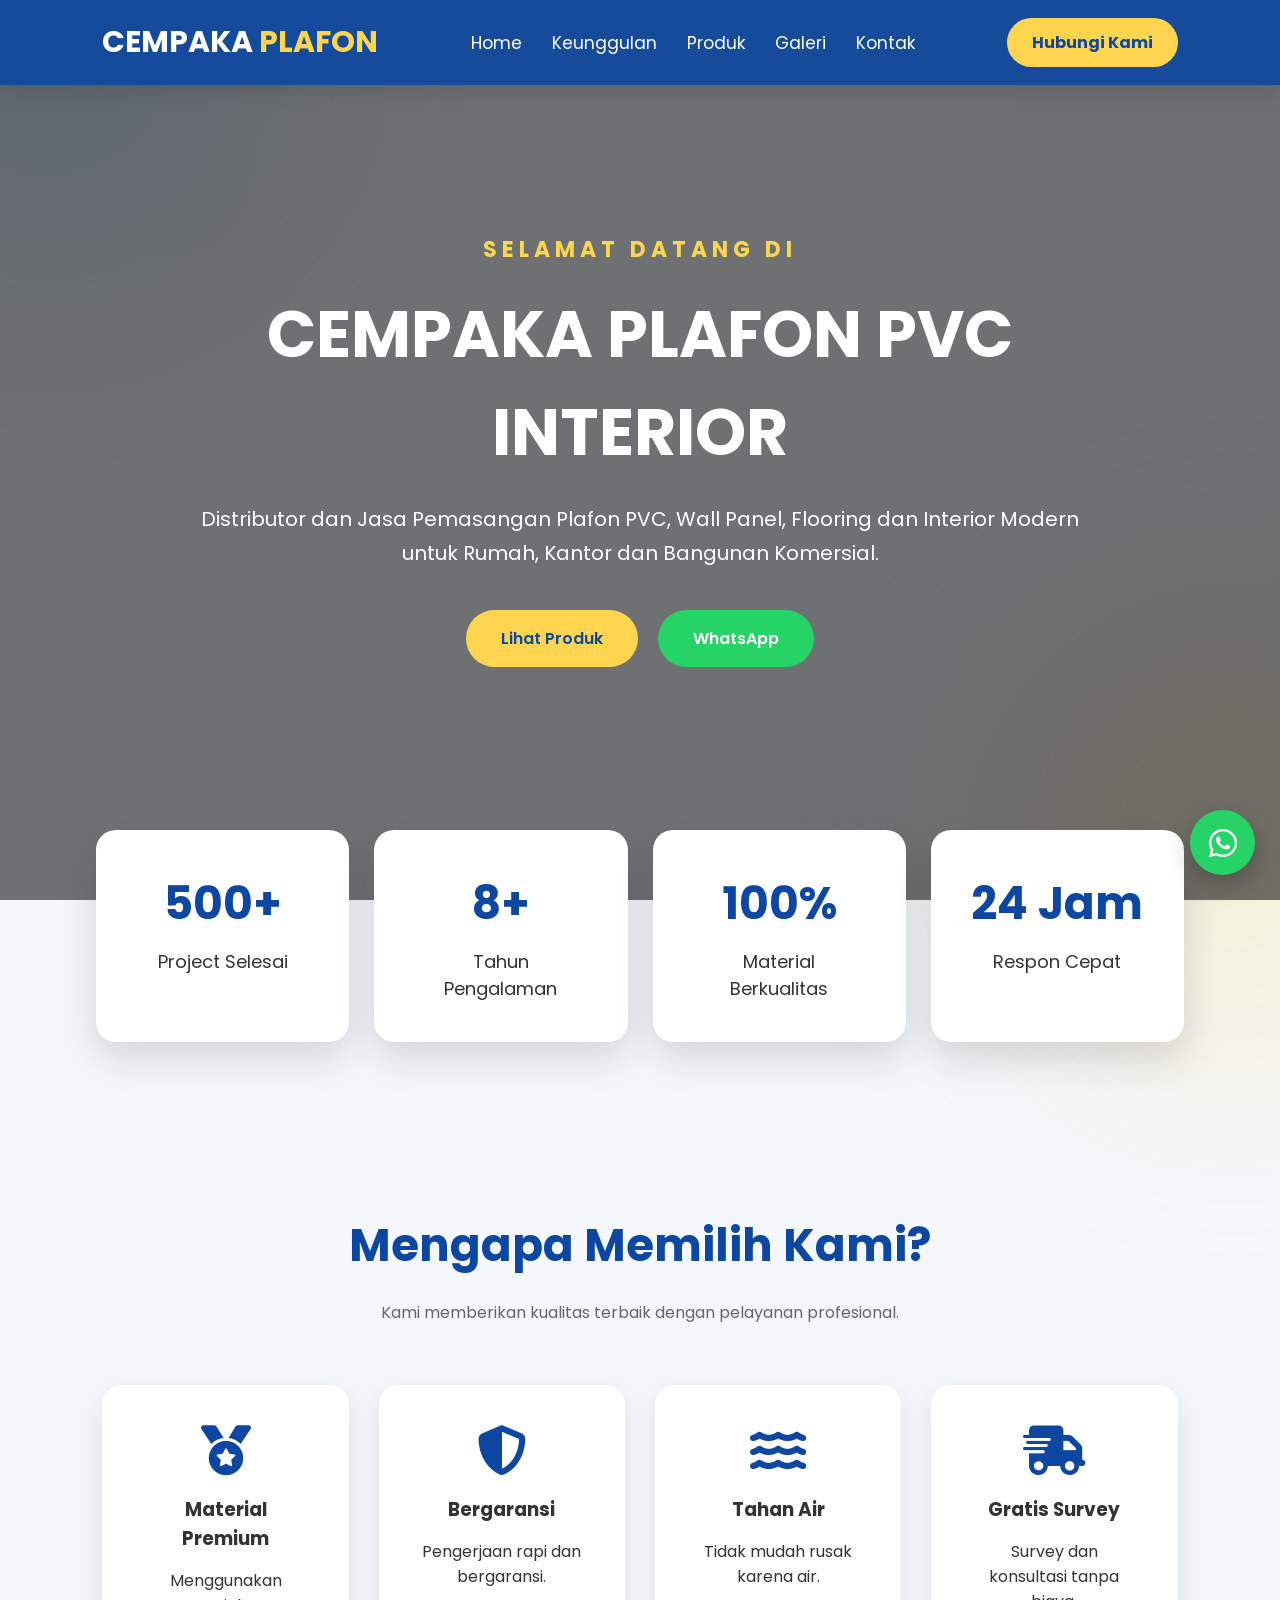
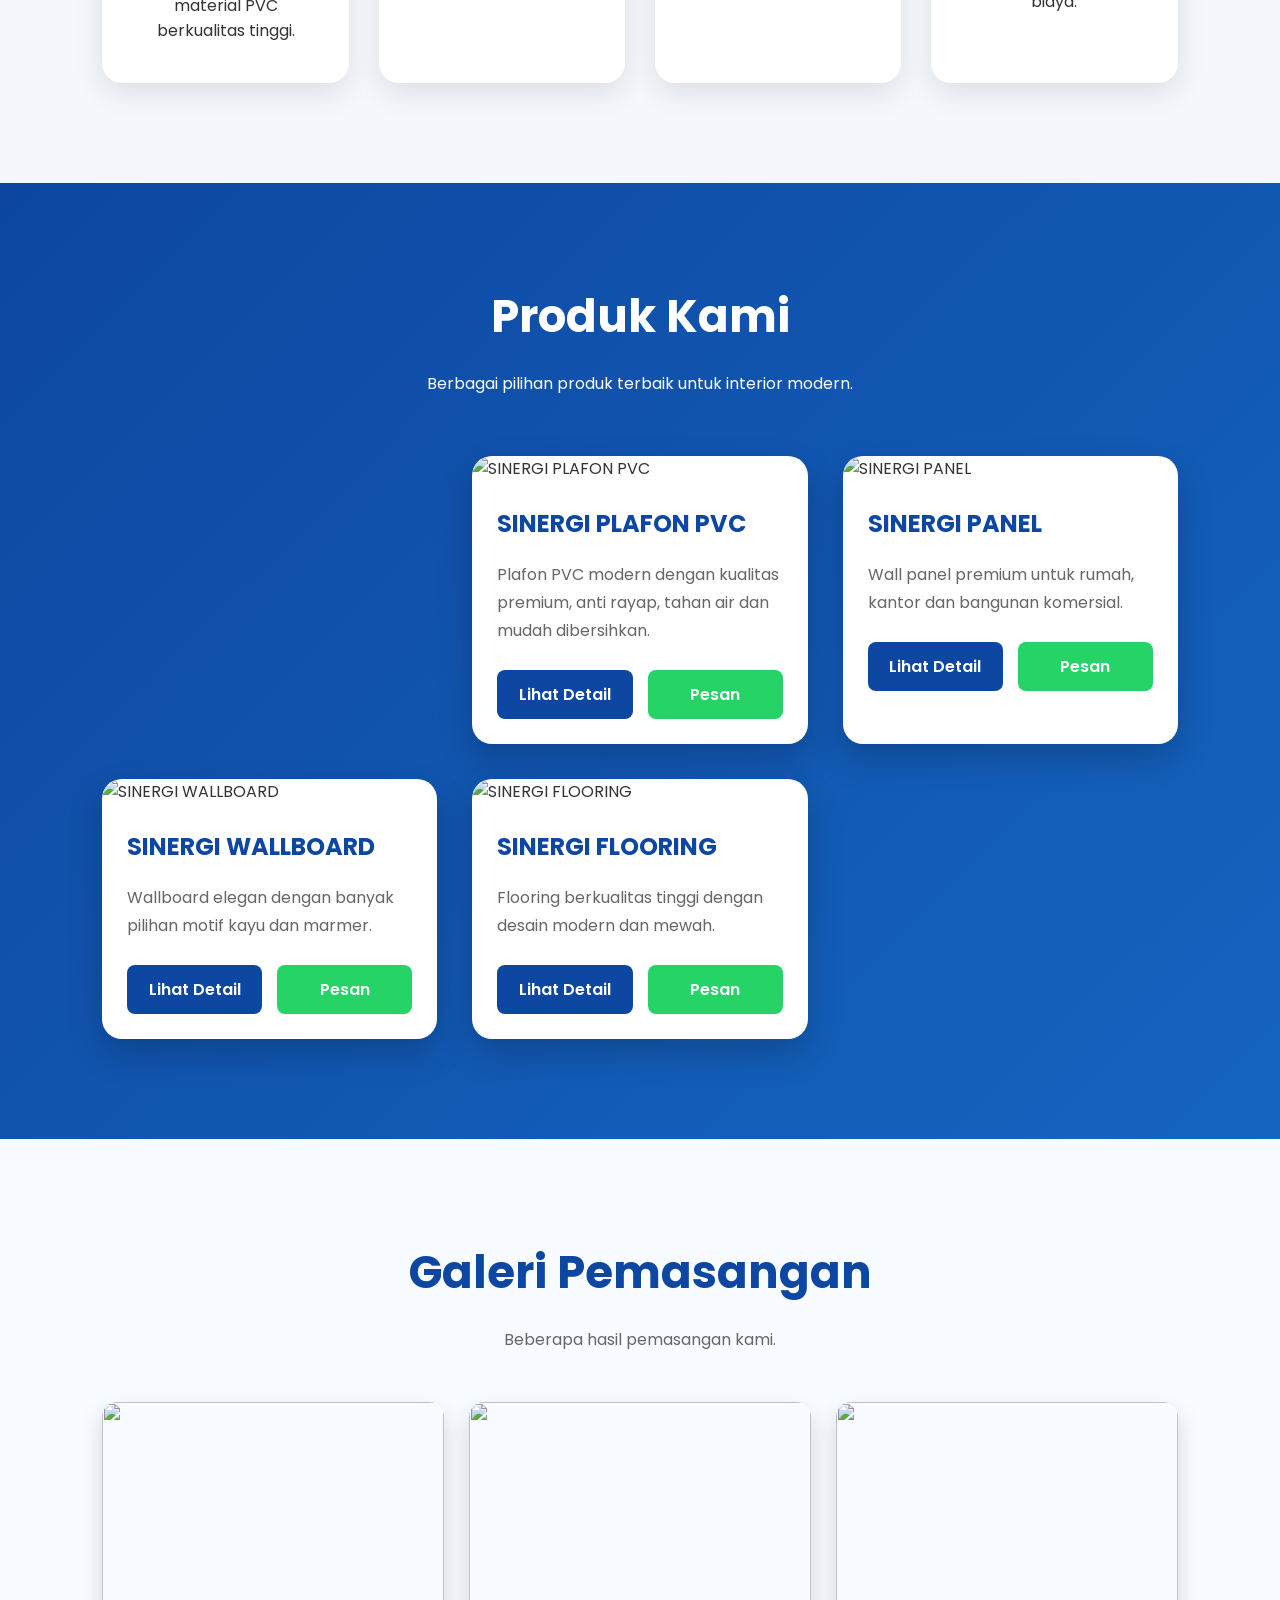
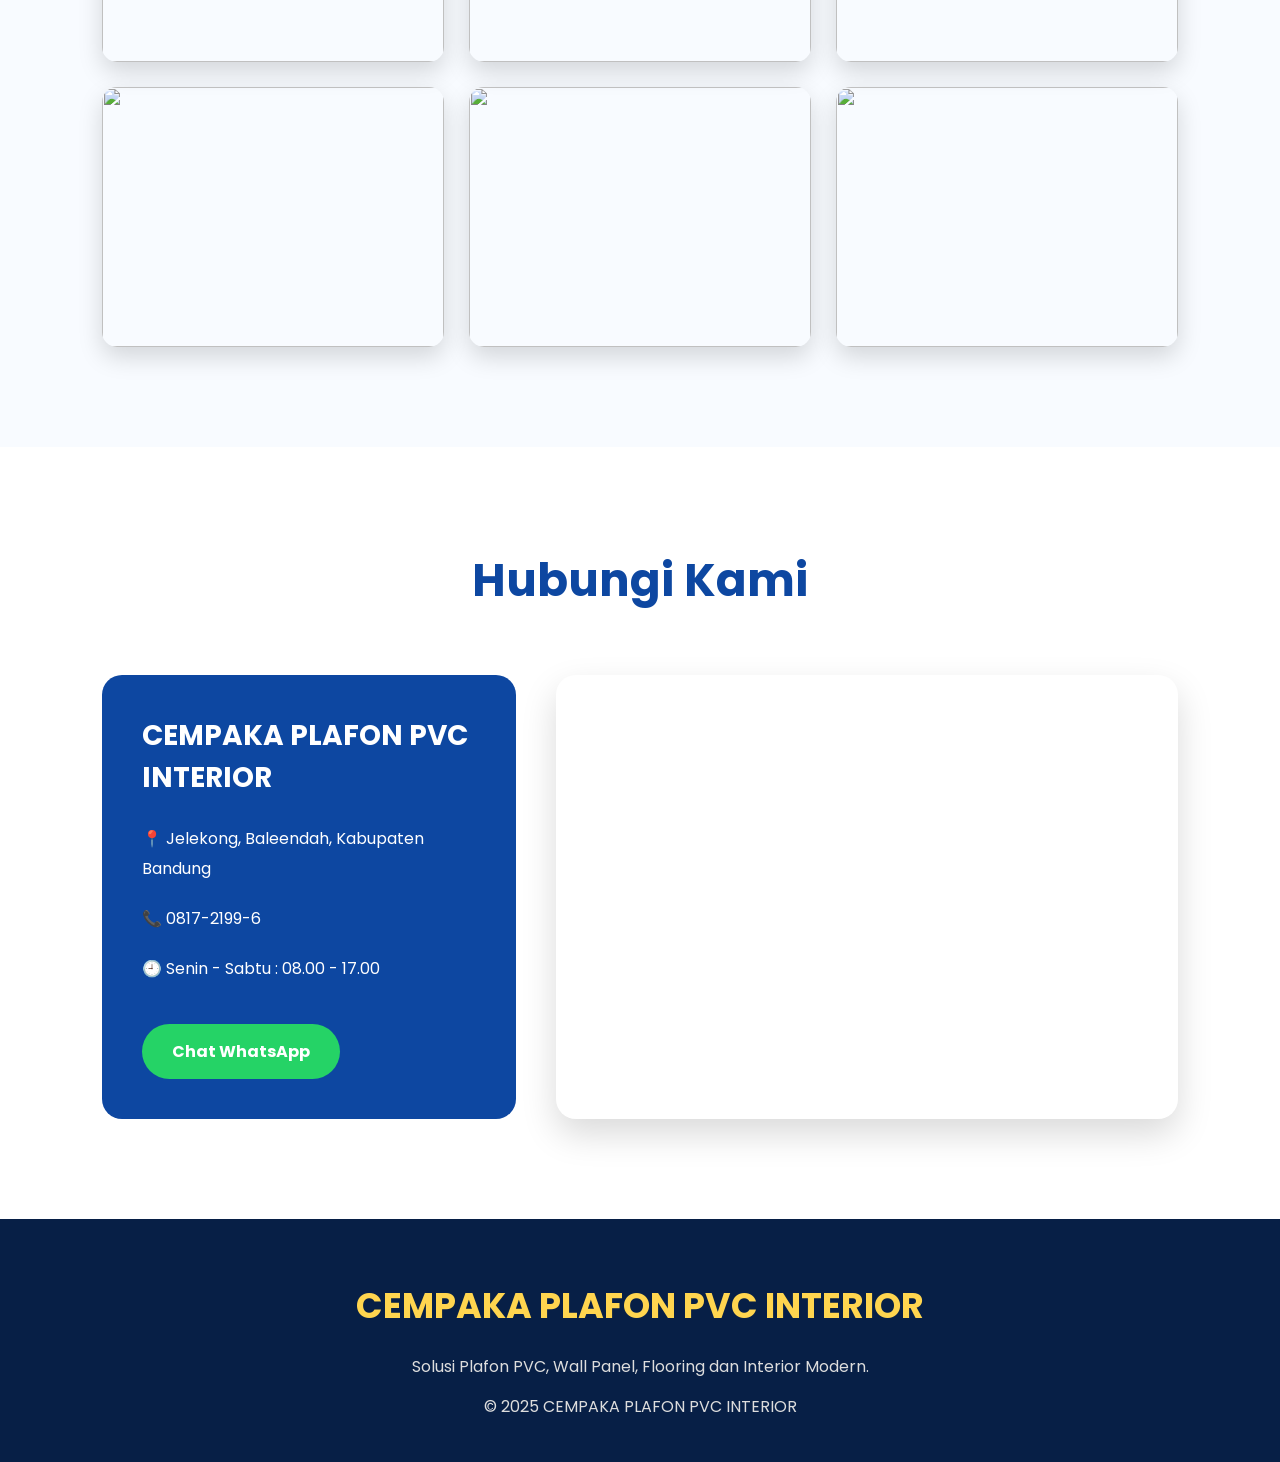
==== index.html @ f334dc90 "Add files via upload" ====
<!DOCTYPE html>
<html lang="id">
<head>
<meta charset="UTF-8">
<meta name="viewport" content="width=device-width, initial-scale=1.0">

<title>CEMPAKA PLAFON PVC INTERIOR</title>

<link rel="stylesheet" href="style.css">

<link rel="preconnect" href="https://fonts.googleapis.com">
<link rel="preconnect" href="https://fonts.gstatic.com" crossorigin>

<link href="https://fonts.googleapis.com/css2?family=Poppins:wght@300;400;500;600;700;800&display=swap" rel="stylesheet">

<link rel="stylesheet"
href="https://cdnjs.cloudflare.com/ajax/libs/font-awesome/6.6.0/css/all.min.css">

</head>

<body>

<header>

<div class="logo">

<a href="#home">

CEMPAKA <span>PLAFON</span>

</a>

</div>

<nav>

<a href="#home">Home</a>

<a href="#keunggulan">Keunggulan</a>

<a href="#produk">Produk</a>

<a href="galeri.html">Galeri</a>

<a href="#kontak">Kontak</a>

</nav>

<a href="https://wa.me/62817219996"
target="_blank"
class="header-wa">

Hubungi Kami

</a>

</header>

<section id="home" class="hero">

<div class="overlay"></div>

<div class="hero-content">

<h3>SELAMAT DATANG DI</h3>

<h1>

CEMPAKA PLAFON PVC INTERIOR

</h1>

<p>

Distributor dan Jasa Pemasangan Plafon PVC,
Wall Panel, Flooring dan Interior Modern
untuk Rumah, Kantor dan Bangunan Komersial.

</p>

<div class="hero-button">

<a href="#produk" class="btn-primary">

Lihat Produk

</a>

<a href="https://wa.me/62817219996"

target="_blank"

class="btn-secondary">

WhatsApp

</a>

</div>

</div>

</section>

<section class="statistik">

<div class="box">

<h1>500+</h1>

<p>Project Selesai</p>

</div>

<div class="box">

<h1>8+</h1>

<p>Tahun Pengalaman</p>

</div>

<div class="box">

<h1>100%</h1>

<p>Material Berkualitas</p>

</div>

<div class="box">

<h1>24 Jam</h1>

<p>Respon Cepat</p>

</div>

</section>

<section id="keunggulan" class="keunggulan">

<h2>Mengapa Memilih Kami?</h2>

<p class="sub">

Kami memberikan kualitas terbaik dengan pelayanan profesional.

</p>

<div class="fitur">

<div class="card">

<i class="fa-solid fa-medal"></i>

<h3>Material Premium</h3>

<p>

Menggunakan material PVC berkualitas tinggi.

</p>

</div>

<div class="card">

<i class="fa-solid fa-shield-halved"></i>

<h3>Bergaransi</h3>

<p>

Pengerjaan rapi dan bergaransi.

</p>

</div>

<div class="card">

<i class="fa-solid fa-water"></i>

<h3>Tahan Air</h3>

<p>

Tidak mudah rusak karena air.

</p>

</div>

<div class="card">

<i class="fa-solid fa-truck-fast"></i>

<h3>Gratis Survey</h3>

<p>

Survey dan konsultasi tanpa biaya.

</p>

</div>

</div>

</section>

<section id="produk" class="produk">

<h2>Produk Kami</h2>

<p>

Berbagai pilihan produk terbaik untuk interior modern.

</p>

<div class="produk-grid">
    <div class="produk-grid"></div>

<div class="produk-card">

    <img src="images/gambar.png" alt="SINERGI PLAFON PVC">

    <div class="produk-info">

        <h3>SINERGI PLAFON PVC</h3>

        <p>
            Plafon PVC modern dengan kualitas premium,
            anti rayap, tahan air dan mudah dibersihkan.
        </p>

        <div class="produk-button">

            <a href="detail-plafon.html" class="detail">

                Lihat Detail

            </a>

            <a href="https://wa.me/62817219996"
               target="_blank"
               class="pesan">

                Pesan

            </a>

        </div>

    </div>

</div>

<div class="produk-card">

    <img src="images/gambar.png" alt="SINERGI PANEL">

    <div class="produk-info">

        <h3>SINERGI PANEL</h3>

        <p>

            Wall panel premium untuk rumah,
            kantor dan bangunan komersial.

        </p>

        <div class="produk-button">

            <a href="detail-plafon.html" class="detail">

                Lihat Detail

            </a>

            <a href="https://wa.me/62817219996"
               target="_blank"
               class="pesan">

                Pesan

            </a>

        </div>

    </div>

</div>

<div class="produk-card">

    <img src="images/gambar.png" alt="SINERGI WALLBOARD">

    <div class="produk-info">

        <h3>SINERGI WALLBOARD</h3>

        <p>

            Wallboard elegan dengan banyak pilihan
            motif kayu dan marmer.

        </p>

        <div class="produk-button">

            <a href="detail-plafon.html" class="detail">

                Lihat Detail

            </a>

            <a href="https://wa.me/62817219996"
               target="_blank"
               class="pesan">

                Pesan

            </a>

        </div>

    </div>

</div>

<div class="produk-card">

    <img src="images/gambar.png" alt="SINERGI FLOORING">

    <div class="produk-info">

        <h3>SINERGI FLOORING</h3>

        <p>

            Flooring berkualitas tinggi
            dengan desain modern dan mewah.

        </p>

        <div class="produk-button">

            <a href="detail-plafon.html" class="detail">

                Lihat Detail

            </a>

            <a href="https://wa.me/62817219996"
               target="_blank"
               class="pesan">

                Pesan

            </a>

        </div>

    </div>

</div>

</div>

</section>

<section class="galeri">

<h2>Galeri Pemasangan</h2>

<p>Beberapa hasil pemasangan kami.</p>

<div class="gallery-grid">

<img src="images/motif1.jpg">

<img src="images/motif2.jpg">

<img src="images/motif3.jpg">

<img src="images/motif3.jpg">

<img src="images/motif3.jpg">

<img src="images/motif3.jpg">

</div>

</section>

<section id="kontak" class="kontak">

<h2>Hubungi Kami</h2>

<div class="kontak-wrapper">

<div class="kontak-kiri">

<h3>CEMPAKA PLAFON PVC INTERIOR</h3>

<p>📍 Jelekong, Baleendah, Kabupaten Bandung</p>

<p>📞 0817-2199-6</p>

<p>🕘 Senin - Sabtu : 08.00 - 17.00</p>

<a href="https://wa.me/62817219996"
class="wa"
target="_blank">

Chat WhatsApp

</a>

</div>

<div class="kontak-kanan">

<iframe
src="https://www.google.com/maps/embed?pb=!1m18!1m12!1m3!1d3959.903456660679!2d107.65331987401903!3d-7.020633668773287!2m3!1f0!2f0!3f0!3m2!1i1024!2i768!4f13.1!3m3!1m2!1s0x2e68eb0054578071%3A0x5d59e3aae1b20802!2sCEMPAKA%20PLAFON%20PVC%20INTERIOR!5e0!3m2!1sid!2sid!4v1783574168394"
allowfullscreen=""
loading="lazy">
</iframe>

</div>

</div>

</section>

<footer>

<div class="footer">

<h2>CEMPAKA PLAFON PVC INTERIOR</h2>

<p>

Solusi Plafon PVC, Wall Panel,
Flooring dan Interior Modern.

</p>

<p>

© 2025 CEMPAKA PLAFON PVC INTERIOR

</p>

</div>

</footer>

<a href="https://wa.me/62817219996"
class="floating-wa"
target="_blank">

<i class="fa-brands fa-whatsapp"></i>

</a>

</body>

</html>
---- style.css ----
/* ===========================
   RESET
=========================== */

*{
    margin:0;
    padding:0;
    box-sizing:border-box;
    scroll-behavior:smooth;
}

body{

    font-family:'Poppins',sans-serif;

    background:#f4f8fc;

    color:#333;

    overflow-x:hidden;

}

/* ===========================
   HEADER
=========================== */

header{

    position:fixed;

    top:0;

    left:0;

    width:100%;

    padding:18px 8%;

    display:flex;

    justify-content:space-between;

    align-items:center;

    background:rgba(13,71,161,.90);

    backdrop-filter:blur(12px);

    z-index:999;

    box-shadow:0 5px 20px rgba(0,0,0,.15);

}

.logo a{

    color:white;

    text-decoration:none;

    font-size:30px;

    font-weight:700;

}

.logo span{

    color:#FFD54F;

}

nav{

    display:flex;

    gap:30px;

}

nav a{

    color:white;

    text-decoration:none;

    font-size:17px;

    transition:.3s;

}

nav a:hover{

    color:#FFD54F;

}

.header-wa{

    background:#FFD54F;

    color:#0d47a1;

    padding:12px 25px;

    border-radius:40px;

    text-decoration:none;

    font-weight:bold;

    transition:.3s;

}

.header-wa:hover{

    transform:translateY(-3px);

}

/* ===========================
 HERO
=========================== */

.hero{

    height:100vh;

    background:url(images/hero.jfif);

    background-size:cover;

    background-position:center;

    position:relative;

    display:flex;

    justify-content:center;

    align-items:center;

}

.overlay{

    position:absolute;

    inset:0;

    background:rgba(0,0,0,.55);

}

.hero-content{

    position:relative;

    z-index:2;

    color:white;

    text-align:center;

    width:80%;

    max-width:900px;

}

.hero-content h3{

    font-size:22px;

    letter-spacing:5px;

    color:#FFD54F;

}

.hero-content h1{

    font-size:65px;

    margin:20px 0;

}

.hero-content p{

    font-size:20px;

    line-height:34px;

    margin-bottom:40px;

}

.hero-button{

    display:flex;

    justify-content:center;

    gap:20px;

}

.btn-primary{

    background:#FFD54F;

    color:#0d47a1;

}

.btn-secondary{

    background:#25D366;

    color:white;

}

.hero-button a{

    padding:16px 35px;

    border-radius:50px;

    text-decoration:none;

    font-weight:600;

    transition:.3s;

}

.hero-button a:hover{

    transform:translateY(-5px);

}

/* ===========================
 STATISTIK
=========================== */

.statistik{

    display:grid;

    grid-template-columns:repeat(4,1fr);

    gap:25px;

    width:85%;

    margin:-70px auto 70px;

    position:relative;

    z-index:5;

}

.box{

    background:white;

    padding:40px;

    text-align:center;

    border-radius:20px;

    box-shadow:0 15px 40px rgba(0,0,0,.15);

}

.box h1{

    color:#0d47a1;

    font-size:45px;

}

.box p{

    margin-top:10px;

    font-size:18px;

}

/* ===========================
 KEUNGGULAN
=========================== */

.keunggulan{

    padding:100px 8%;

    text-align:center;

}

.keunggulan h2{

    font-size:45px;

    color:#0d47a1;

}

.sub{

    color:#666;

    margin:20px 0 60px;

}

.fitur{

    display:grid;

    grid-template-columns:repeat(4,1fr);

    gap:30px;

}

.card{

    background:white;

    border-radius:20px;

    padding:40px;

    box-shadow:0 10px 30px rgba(0,0,0,.1);

    transition:.4s;

}

.card:hover{

    transform:translateY(-12px);

}

.card i{

    font-size:50px;

    color:#0d47a1;

    margin-bottom:20px;

}

.card h3{

    margin-bottom:15px;

}
/* ===========================
   PRODUK
=========================== */

.produk{

    padding:100px 8%;

    background:linear-gradient(135deg,#0d47a1,#1565c0);

}

.produk h2{

    color:white;

    text-align:center;

    font-size:45px;

}

.produk p{

    color:white;

    text-align:center;

    margin:20px 0 60px;

}

.produk-grid{

    display:grid;

    grid-template-columns:repeat(auto-fit,minmax(300px,1fr));

    gap:35px;

}

.produk-card{

    background:white;

    border-radius:20px;

    overflow:hidden;

    box-shadow:0 15px 35px rgba(0,0,0,.2);

    transition:.4s;

}

.produk-card:hover{

    transform:translateY(-12px);

}

.produk-card img{

    width:100%;

    height:260px;

    object-fit:cover;

    transition:.5s;

}

.produk-card:hover img{

    transform:scale(1.08);

}

.produk-info{

    padding:25px;

}

.produk-info h3{

    color:#0d47a1;

    margin-bottom:15px;

    font-size:24px;

}

.produk-info p{

    color:#666;

    text-align:left;

    margin-bottom:25px;

    line-height:28px;

}

.produk-button{

    display:flex;

    gap:15px;

}

.detail{

    flex:1;

    background:#0d47a1;

    color:white;

    text-align:center;

    padding:12px;

    border-radius:8px;

    text-decoration:none;

    font-weight:600;

}

.pesan{

    flex:1;

    background:#25D366;

    color:white;

    text-align:center;

    padding:12px;

    border-radius:8px;

    text-decoration:none;

    font-weight:600;

}

.detail:hover{

    background:#08306b;

}

.pesan:hover{

    background:#1fb85b;

}

/* ===========================
   GALERI
=========================== */

.galeri{

    padding:100px 8%;

    background:#f8fbff;

}

.galeri h2{

    text-align:center;

    color:#0d47a1;

    font-size:45px;

}

.galeri p{

    text-align:center;

    color:#666;

    margin:20px 0 50px;

}

.gallery-grid{

    display:grid;

    grid-template-columns:repeat(auto-fit,minmax(280px,1fr));

    gap:25px;

}

.gallery-grid img{

    width:100%;

    height:260px;

    object-fit:cover;

    border-radius:15px;

    cursor:pointer;

    transition:.4s;

    box-shadow:0 10px 25px rgba(0,0,0,.15);

}

.gallery-grid img:hover{

    transform:scale(1.05);

}

/* ===========================
   KONTAK
=========================== */

.kontak{

    padding:100px 8%;

    background:white;

}

.kontak h2{

    text-align:center;

    color:#0d47a1;

    font-size:45px;

    margin-bottom:60px;

}

.kontak-wrapper{

    display:grid;

    grid-template-columns:1fr 1.5fr;

    gap:40px;

}

.kontak-kiri{

    background:#0d47a1;

    color:white;

    padding:40px;

    border-radius:20px;

}

.kontak-kiri h3{

    margin-bottom:25px;

    font-size:28px;

}

.kontak-kiri p{

    margin-bottom:20px;

    line-height:30px;

}

.wa{

    display:inline-block;

    background:#25D366;

    color:white;

    padding:15px 30px;

    border-radius:50px;

    text-decoration:none;

    font-weight:bold;

    margin-top:20px;

}

.kontak-kanan iframe{

    width:100%;

    height:100%;

    min-height:420px;

    border:0;

    border-radius:20px;

    box-shadow:0 15px 35px rgba(0,0,0,.15);

}
/* ===========================
   FOOTER
=========================== */

footer{

    background:#071f46;

    color:white;

    padding:60px 8% 30px;

}

.footer{

    text-align:center;

    max-width:800px;

    margin:auto;

}

.footer h2{

    font-size:35px;

    margin-bottom:20px;

    color:#FFD54F;

}

.footer p{

    line-height:30px;

    color:#ddd;

    margin-bottom:10px;

}

/* ===========================
   FLOATING WHATSAPP
=========================== */

.floating-wa{

    position:fixed;

    right:25px;

    bottom:25px;

    width:65px;

    height:65px;

    background:#25D366;

    color:white;

    border-radius:50%;

    display:flex;

    justify-content:center;

    align-items:center;

    font-size:32px;

    text-decoration:none;

    box-shadow:0 10px 25px rgba(0,0,0,.25);

    z-index:999;

    transition:.3s;

}

.floating-wa:hover{

    transform:scale(1.15);

}

/* ===========================
   ANIMASI
=========================== */

.card,
.produk-card,
.box,
.gallery-grid img{

    transition:.4s;

}

.card:hover,
.produk-card:hover,
.box:hover{

    transform:translateY(-10px);

}

.gallery-grid img:hover{

    transform:scale(1.05);

}

/* ===========================
   SCROLLBAR
=========================== */

::-webkit-scrollbar{

    width:10px;

}

::-webkit-scrollbar-track{

    background:#f0f0f0;

}

::-webkit-scrollbar-thumb{

    background:#0d47a1;

    border-radius:20px;

}

::-webkit-scrollbar-thumb:hover{

    background:#08306b;

}

/* ===========================
   BACKGROUND DEKORASI
=========================== */

body::before{

    content:"";

    position:fixed;

    width:450px;

    height:450px;

    background:#2196F3;

    border-radius:50%;

    top:-180px;

    left:-180px;

    filter:blur(120px);

    opacity:.15;

    z-index:-2;

}

body::after{

    content:"";

    position:fixed;

    width:450px;

    height:450px;

    background:#FFD54F;

    border-radius:50%;

    right:-180px;

    bottom:-180px;

    filter:blur(120px);

    opacity:.20;

    z-index:-2;

}

/* ===========================
   RESPONSIVE
=========================== */

@media(max-width:992px){

header{

    flex-direction:column;

    gap:20px;

}

nav{

    flex-wrap:wrap;

    justify-content:center;

}

.hero-content h1{

    font-size:45px;

}

.hero-content p{

    font-size:18px;

}

.statistik{

    grid-template-columns:repeat(2,1fr);

}

.fitur{

    grid-template-columns:repeat(2,1fr);

}

.kontak-wrapper{

    grid-template-columns:1fr;

}

}

@media(max-width:768px){

.hero{

    padding:20px;

}

.hero-content h1{

    font-size:35px;

}

.hero-content p{

    font-size:16px;

    line-height:28px;

}

.hero-button{

    flex-direction:column;

}

.statistik{

    grid-template-columns:1fr;

}

.fitur{

    grid-template-columns:1fr;

}

.produk-grid{

    grid-template-columns:1fr;

}

.gallery-grid{

    grid-template-columns:1fr;

}

.logo a{

    font-size:24px;

}

nav{

    gap:15px;

}

.header-wa{

    display:none;

}

}
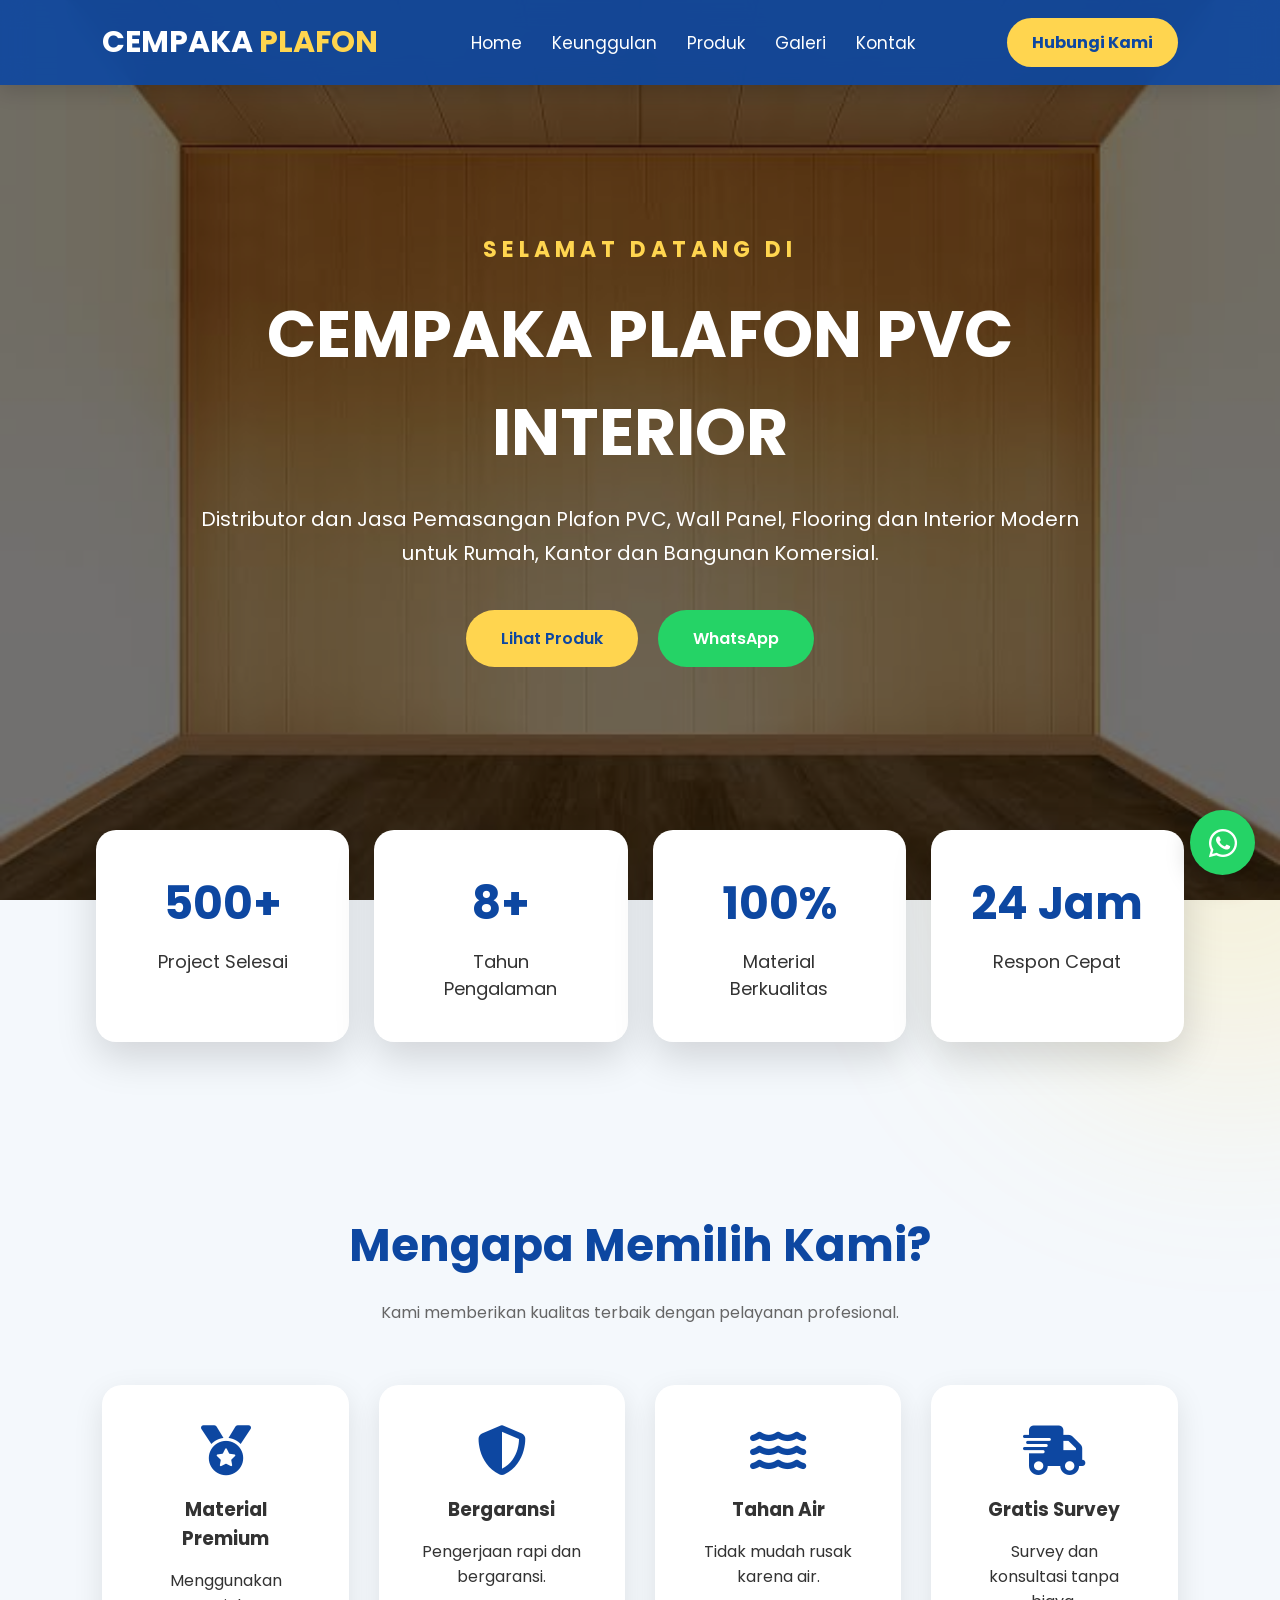
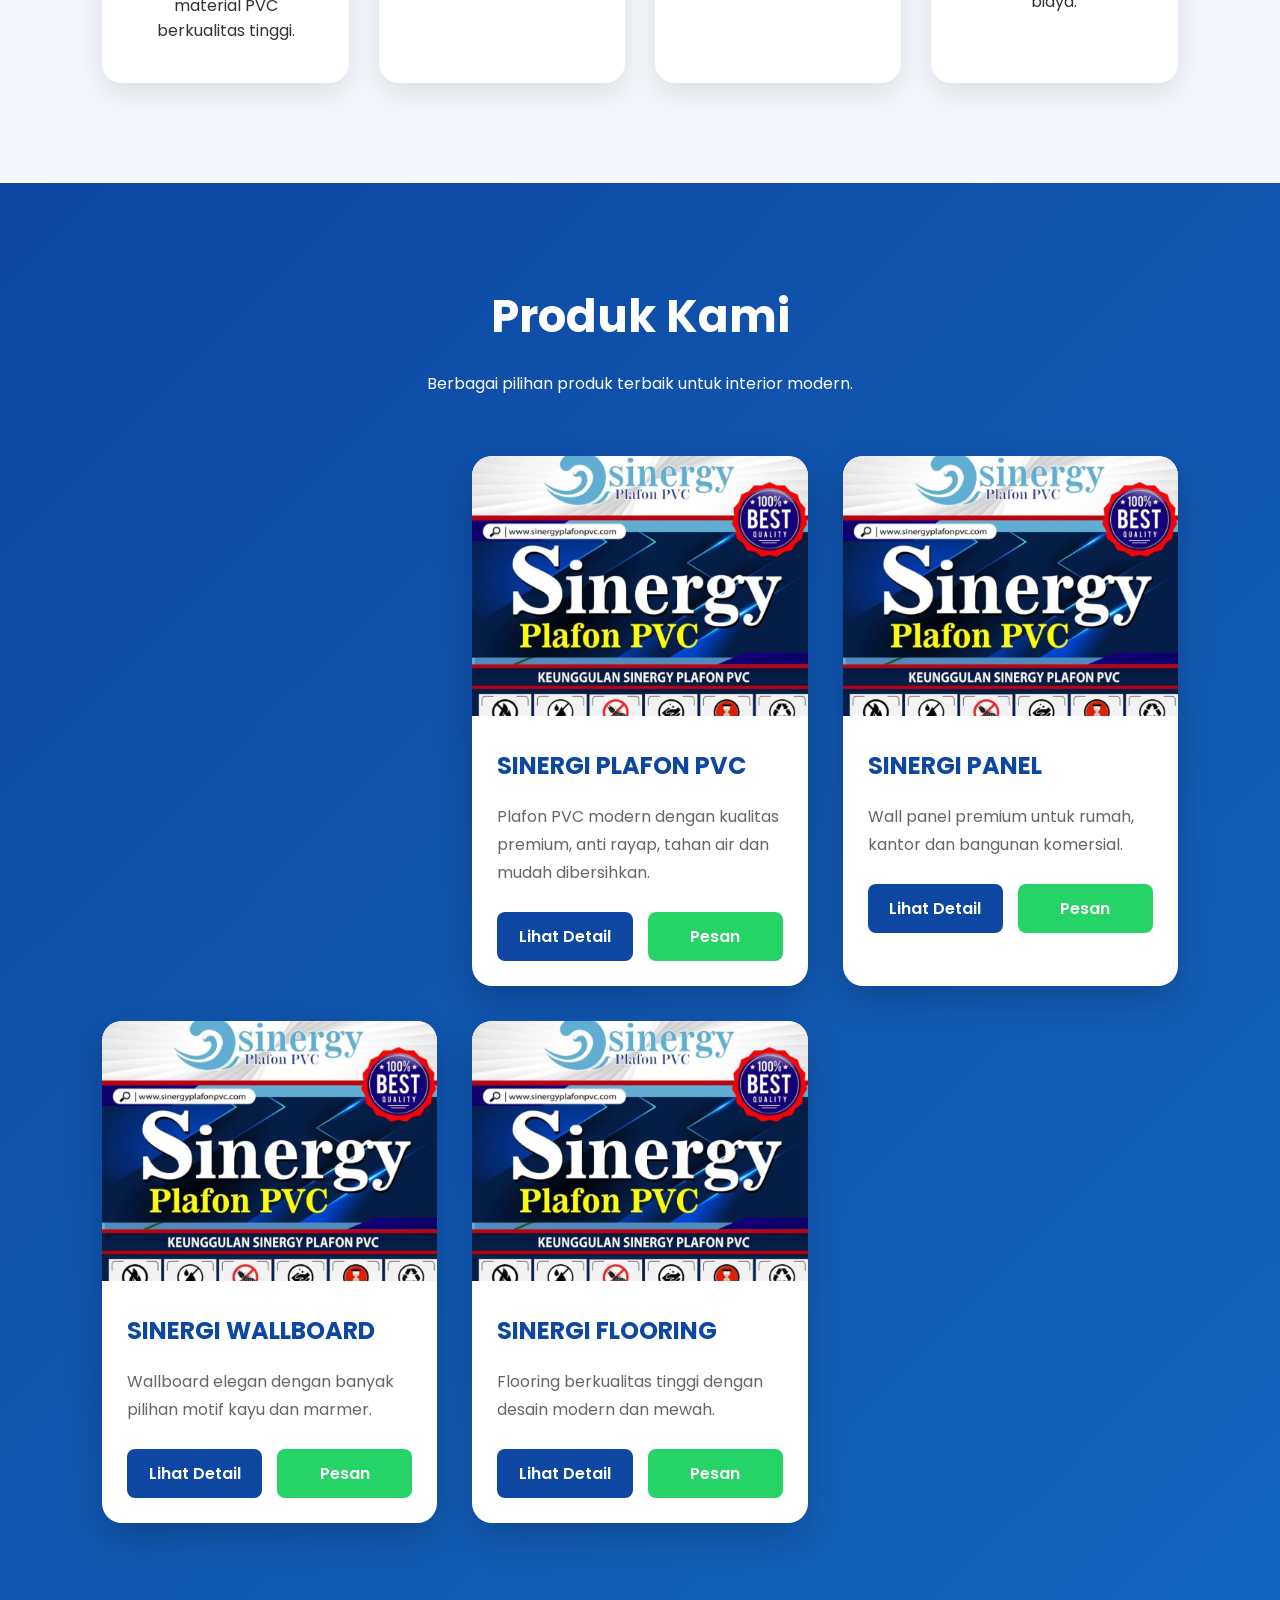
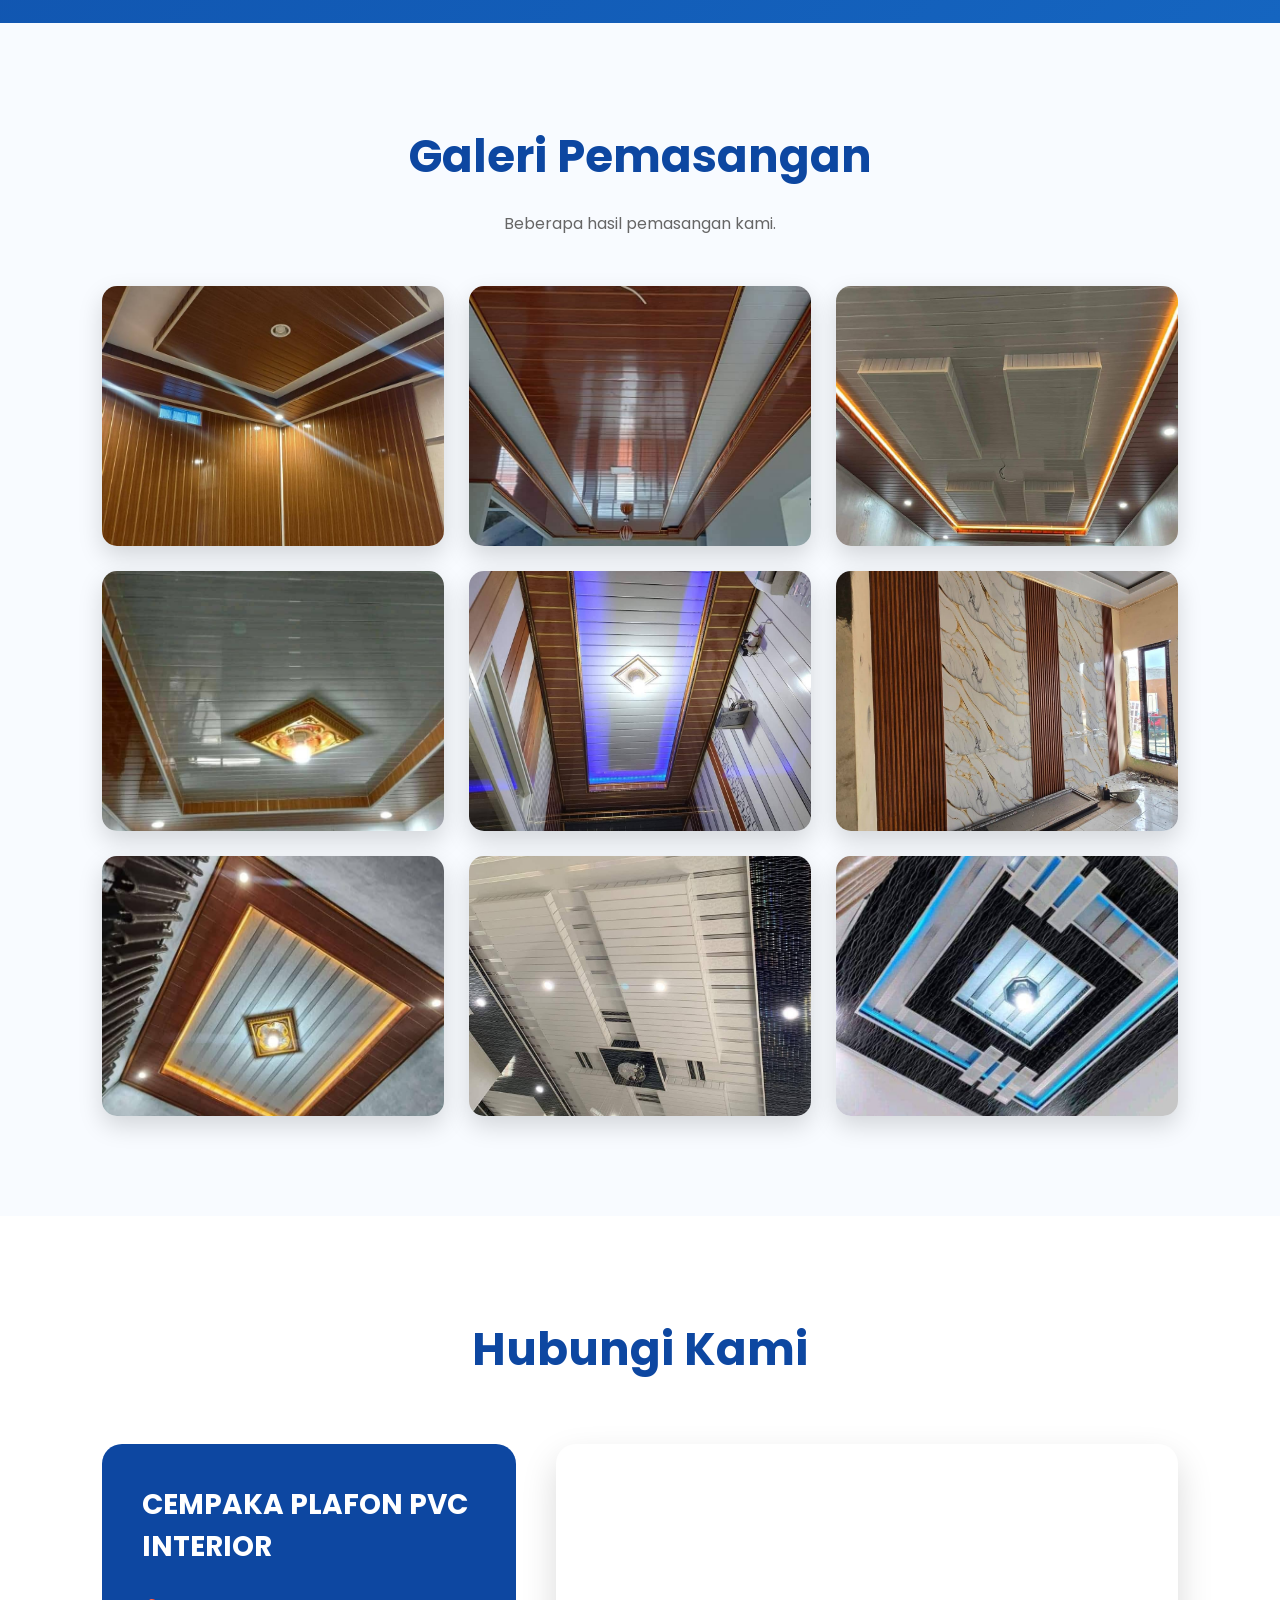
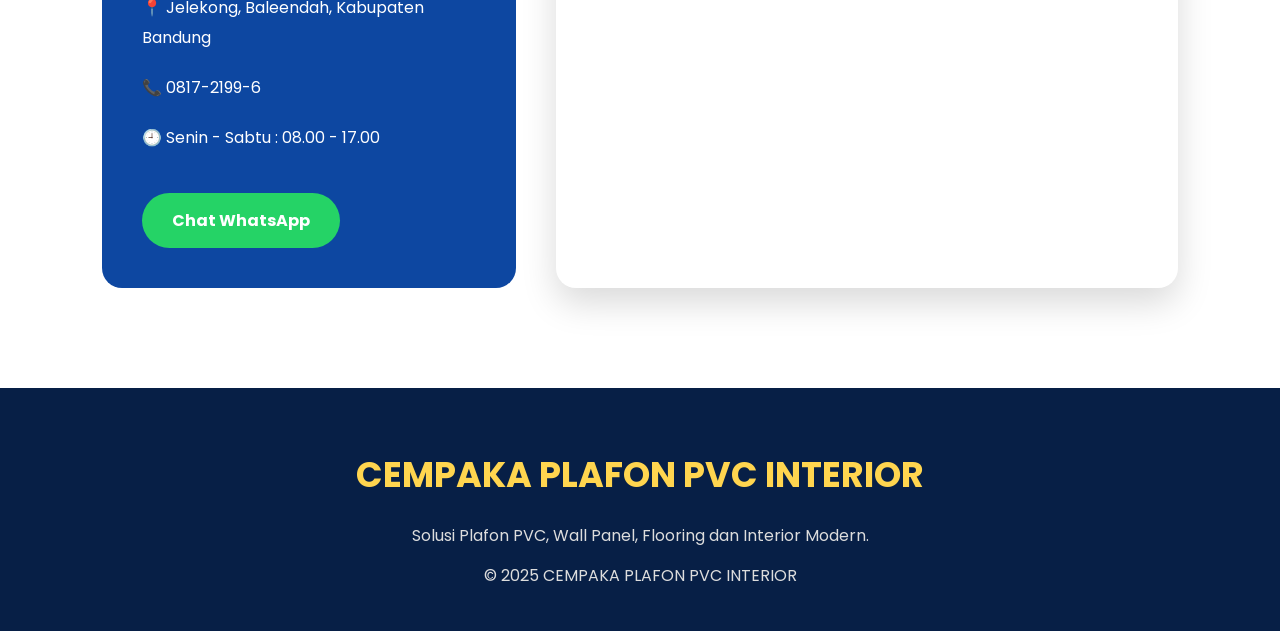
==== commit 3bf77e35: "Update index.html" ====
--- a/index.html
+++ b/index.html
@@ -387,11 +387,17 @@
 
 <img src="images/motif3.jpg">
 
-<img src="images/motif3.jpg">
-
-<img src="images/motif3.jpg">
-
-<img src="images/motif3.jpg">
+<img src="images/motif4.jpg">
+
+<img src="images/motif5.jpg">
+
+<img src="images/motif6.jpg">
+    
+<img src="images/motif7.jpg">
+    
+<img src="images/motif8.jpg">
+
+<img src="images/motif9.jpg">
 
 </div>
 
@@ -470,4 +476,4 @@
 
 </body>
 
-</html>+</html>
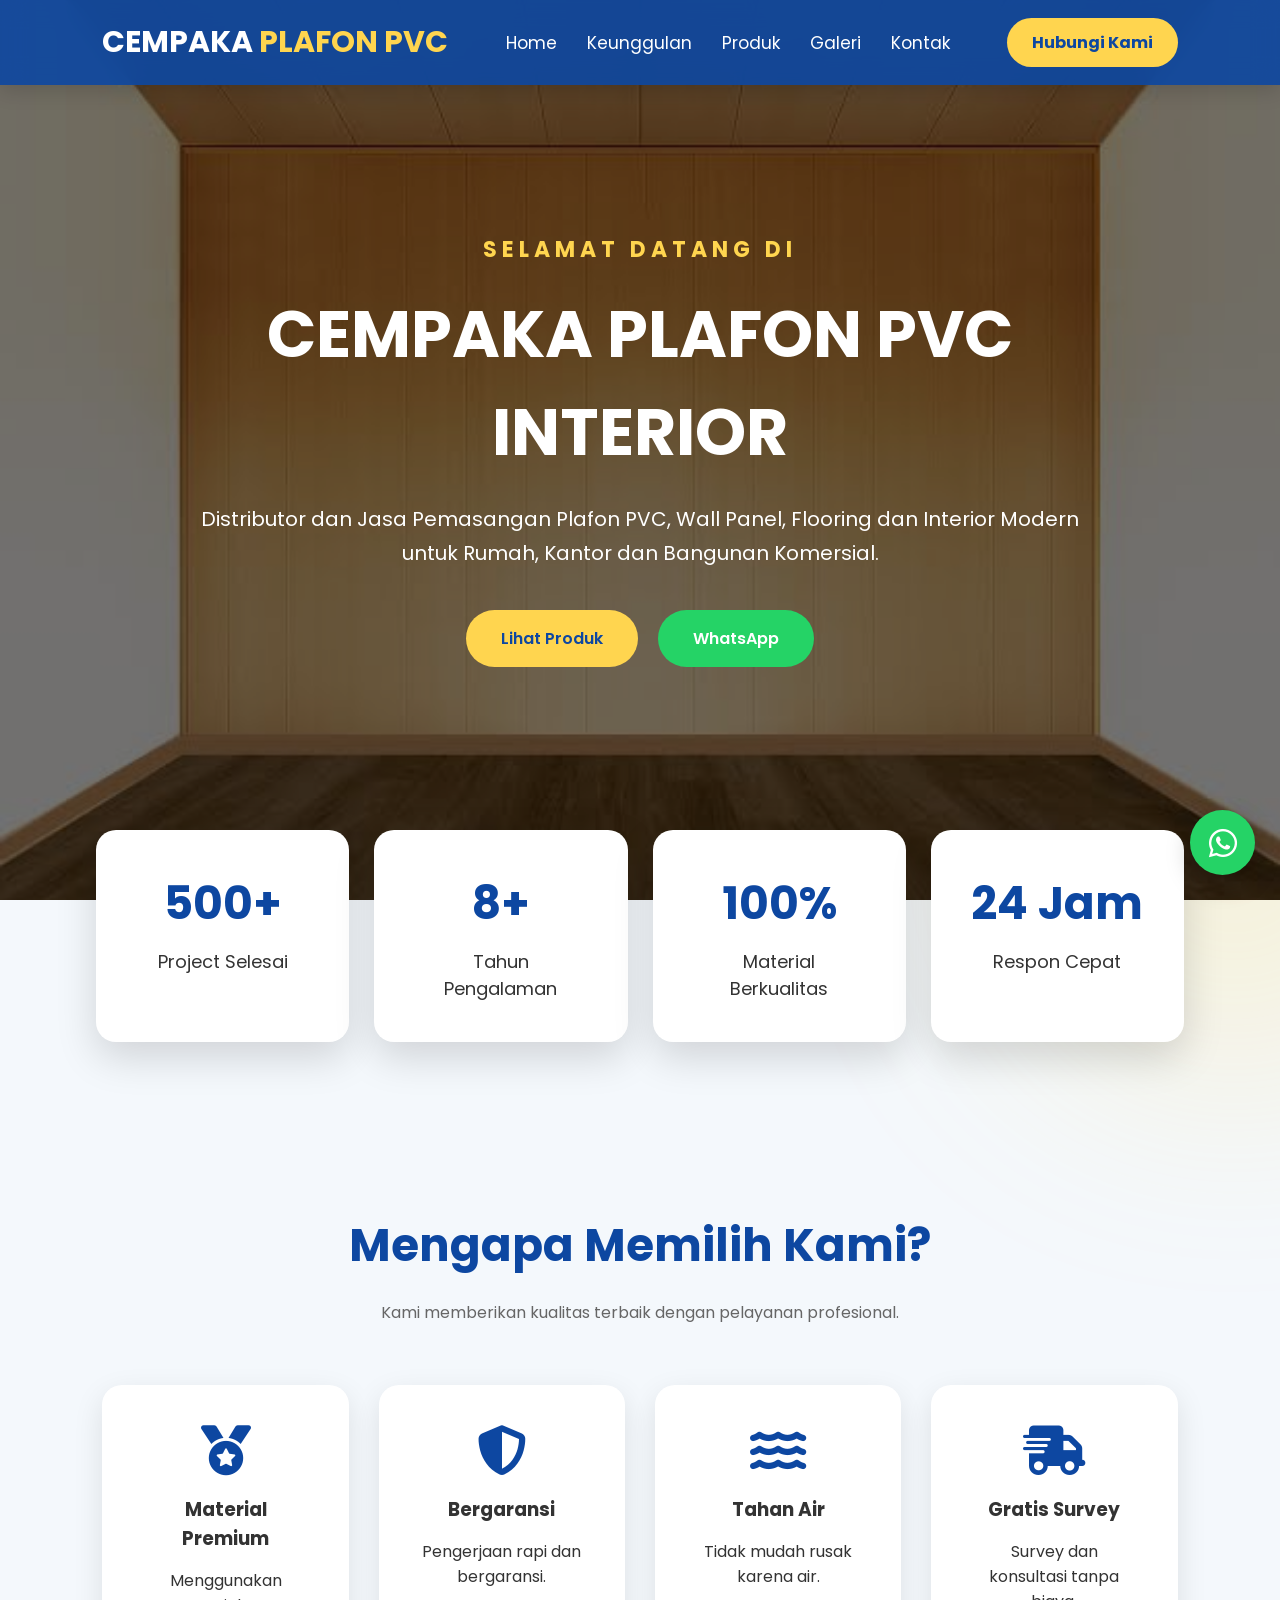
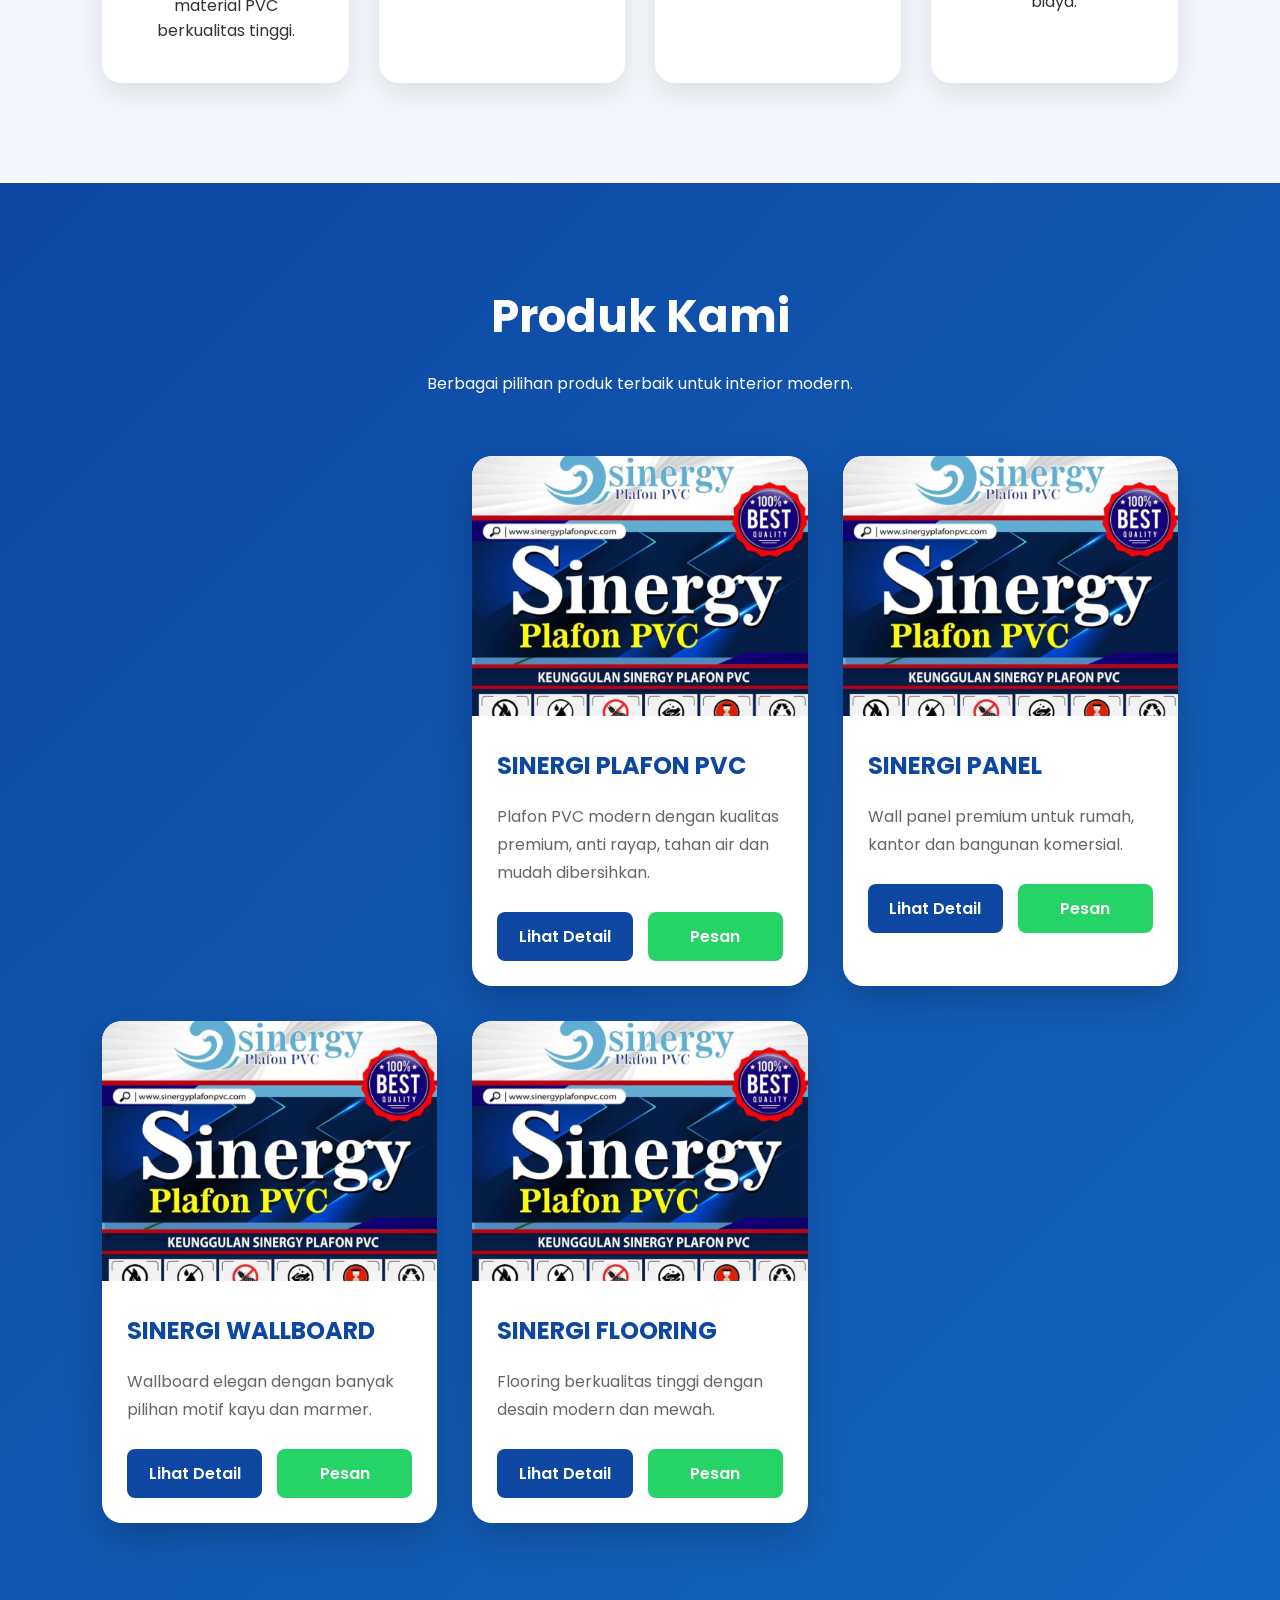
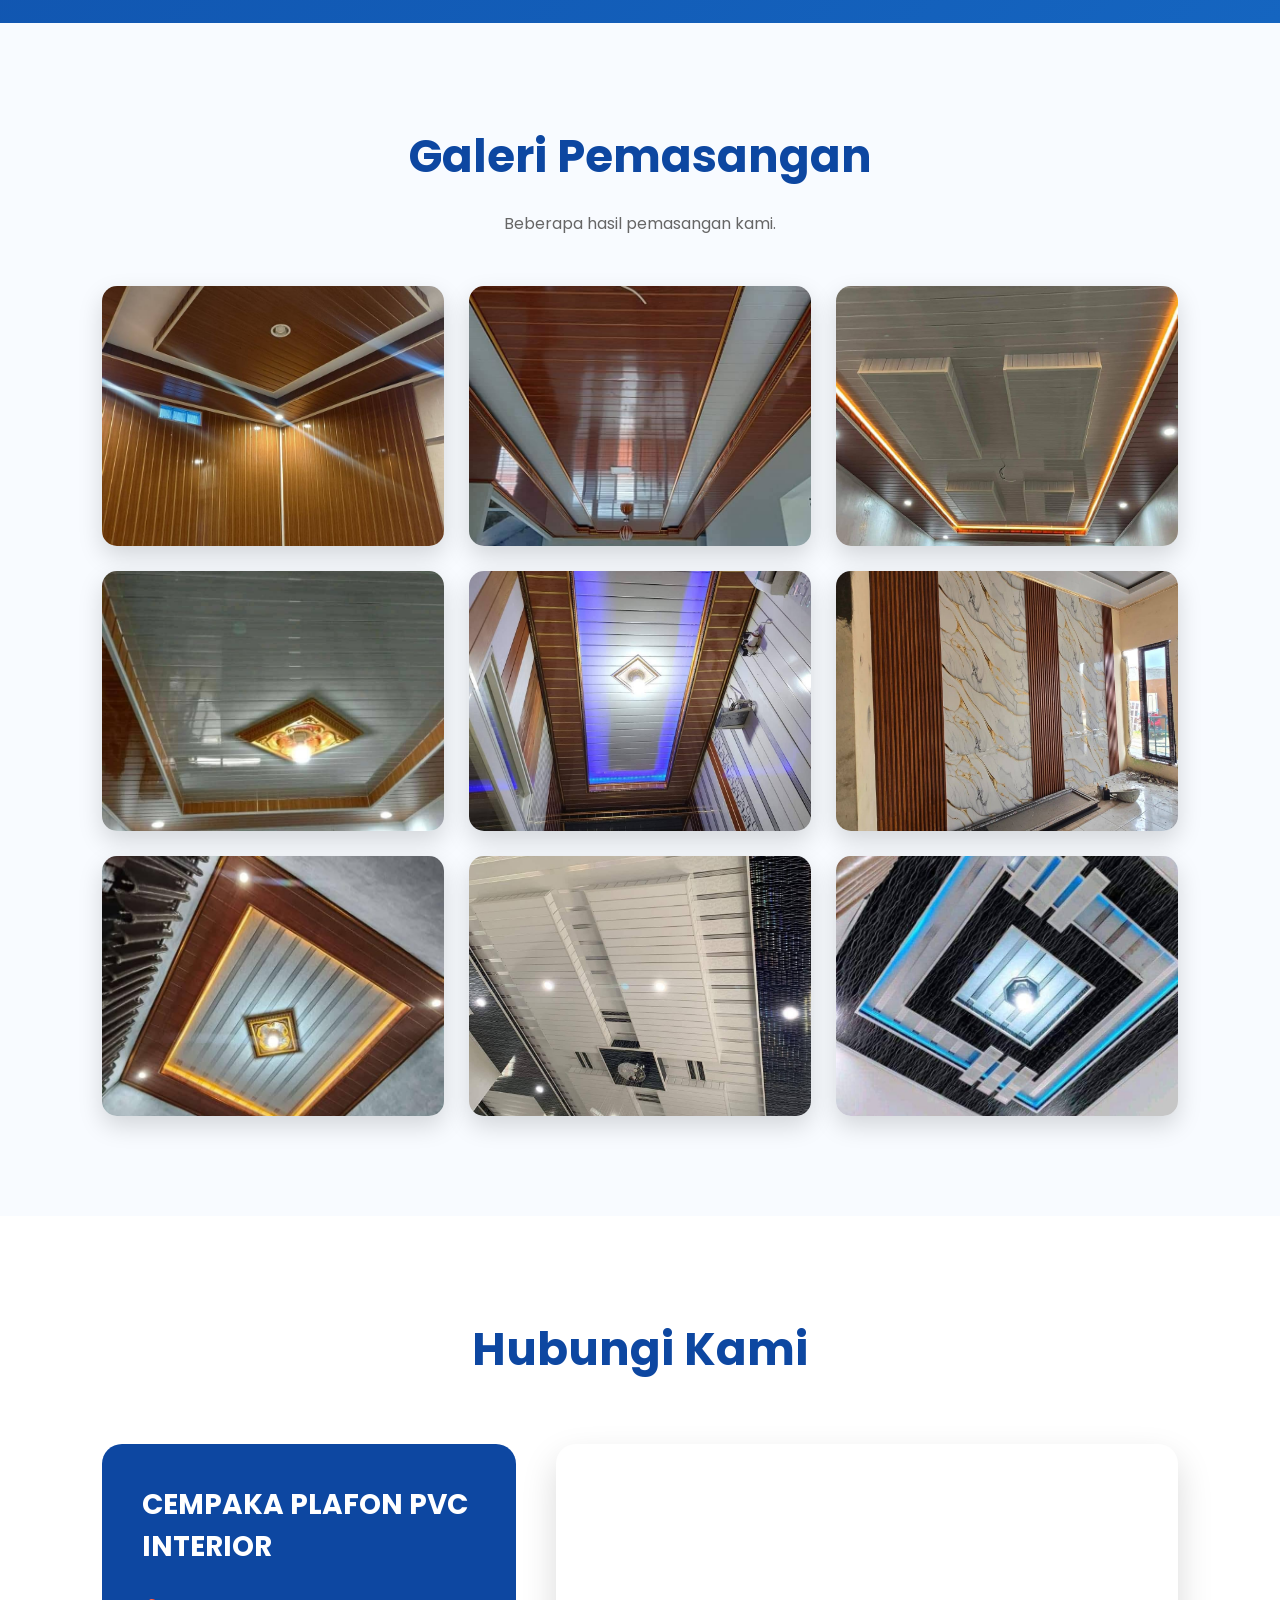
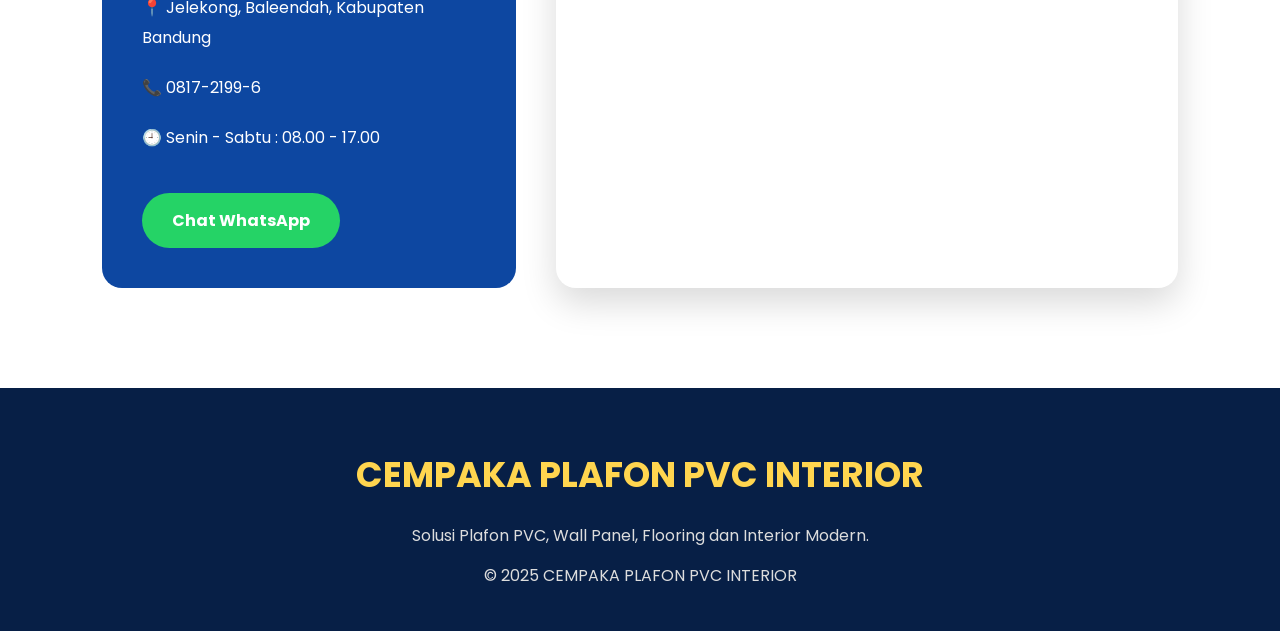
==== commit eb114b59: "Fix HTML entity encoding in index.html" ====
--- a/index.html
+++ b/index.html
@@ -26,7 +26,7 @@
 
 <a href="#home">
 
-CEMPAKA <span>PLAFON</span>
+CEMPAKA <span>PLAFON PVC </span>
 
 </a>
 
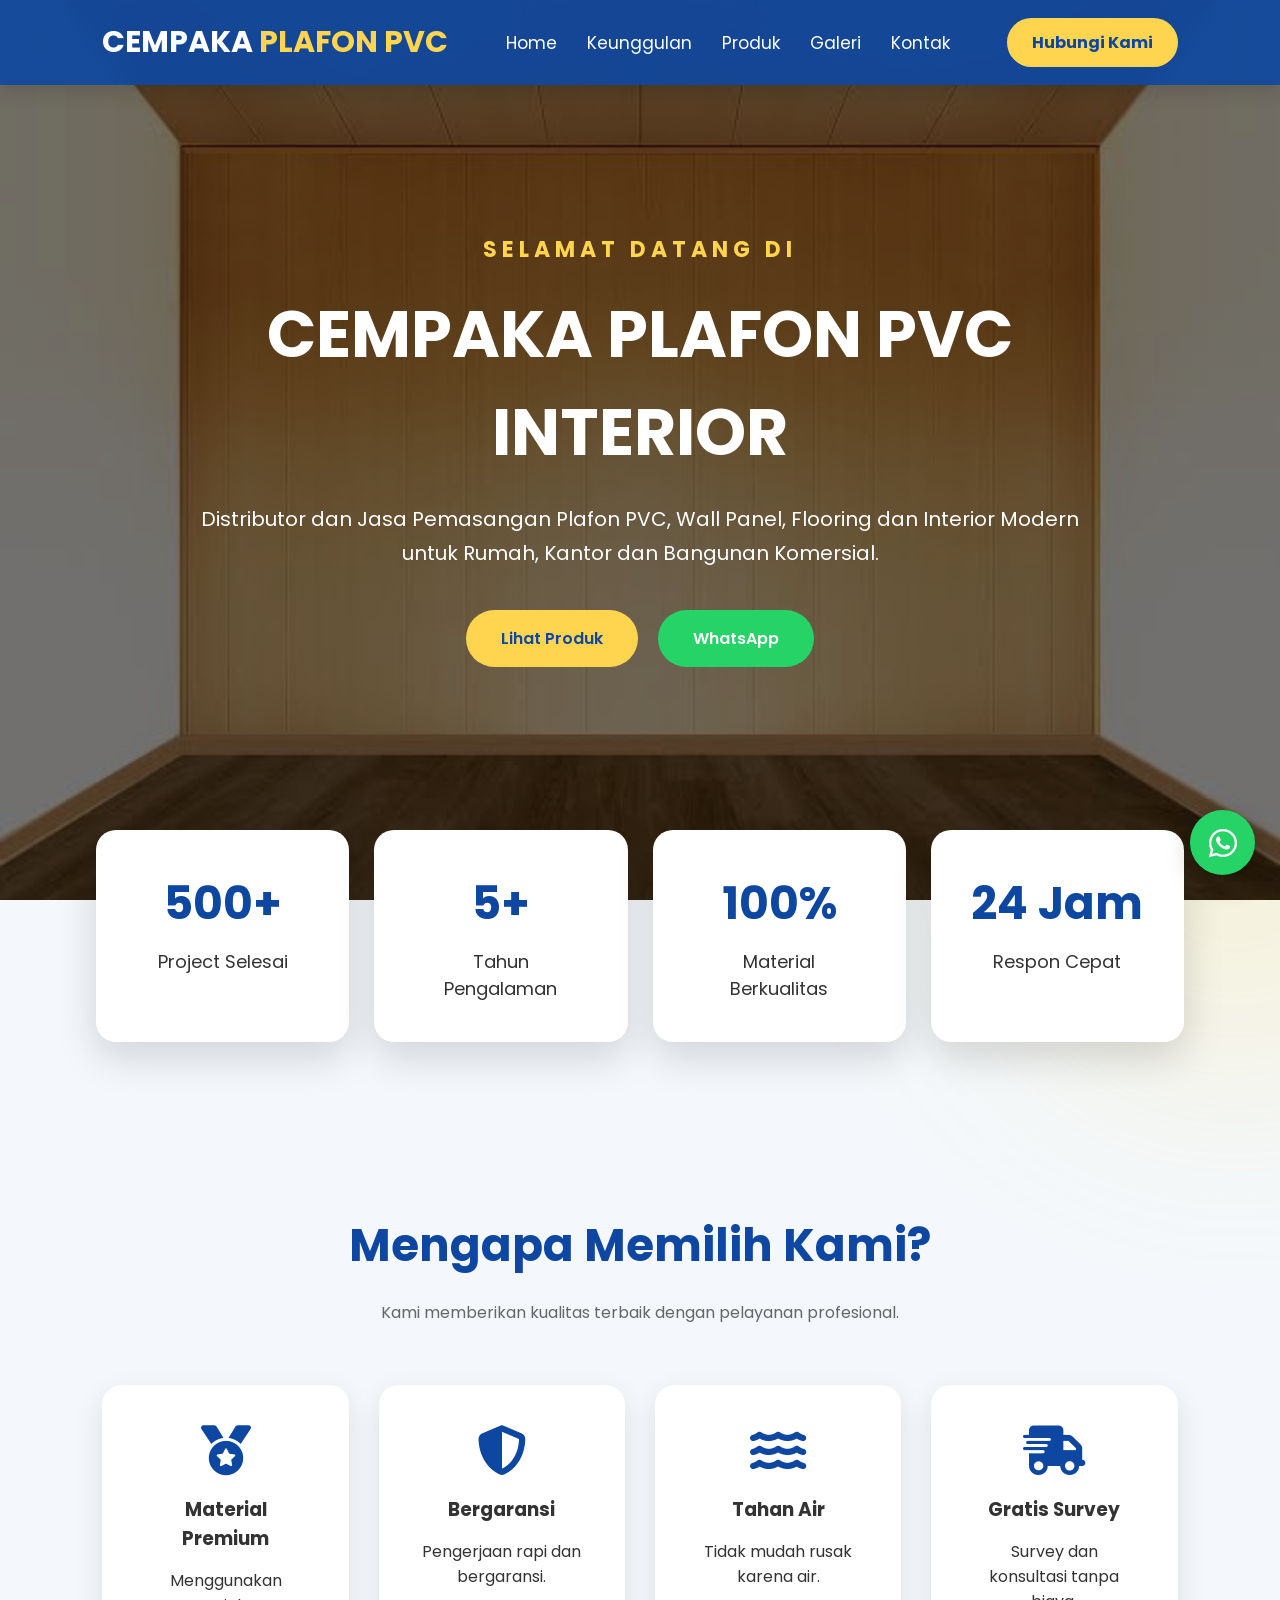
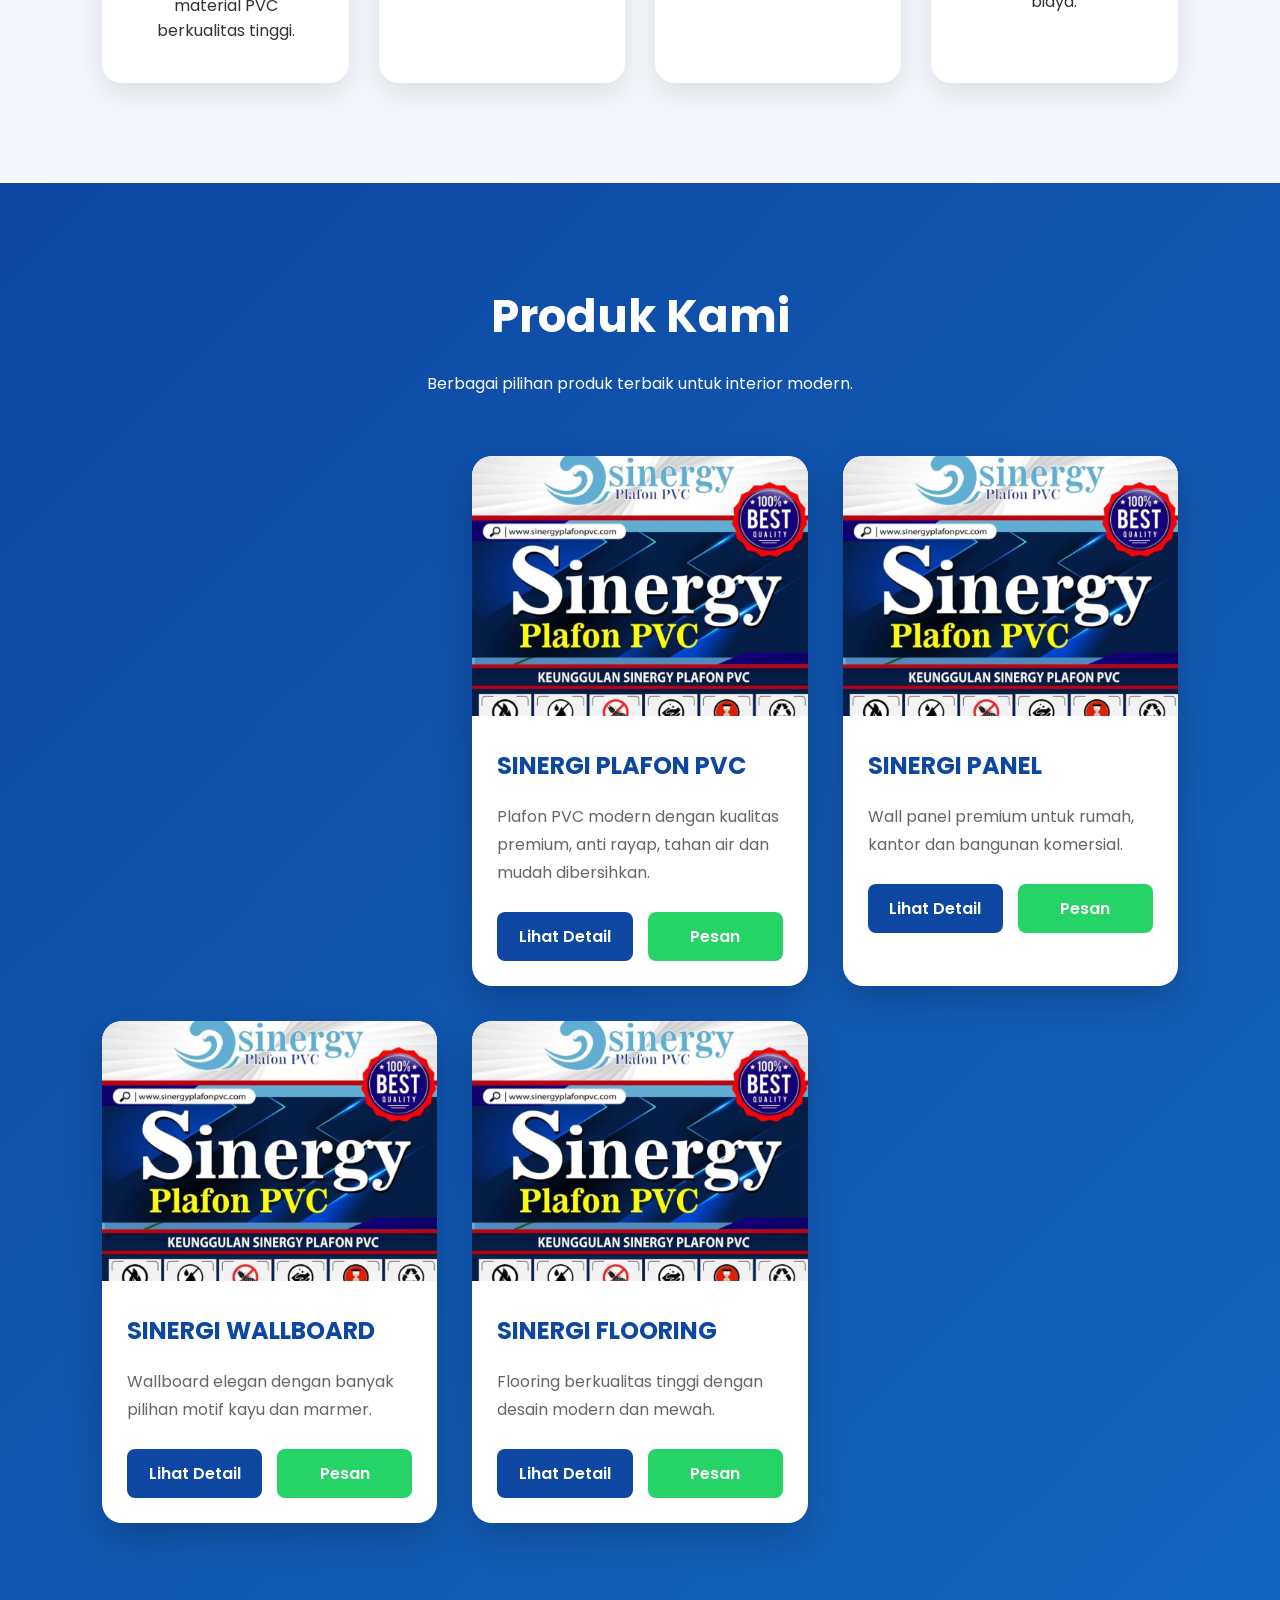
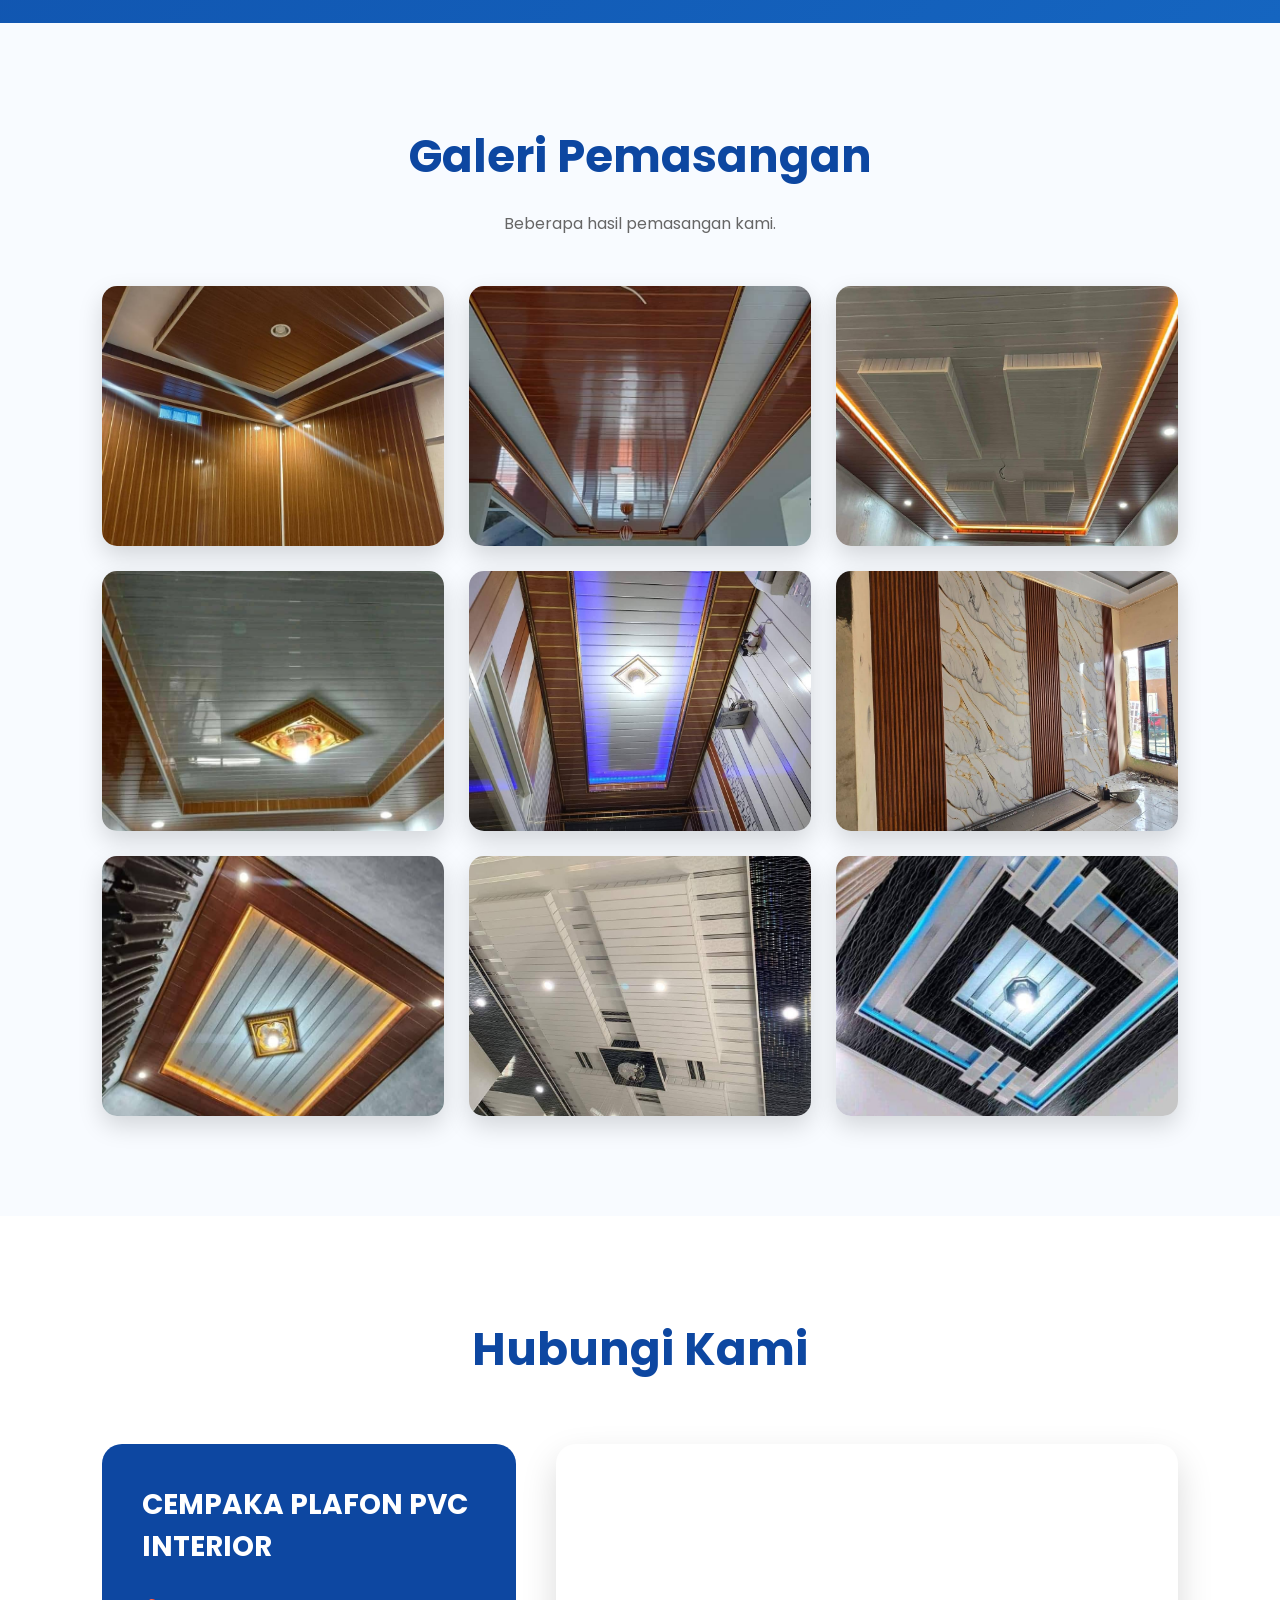
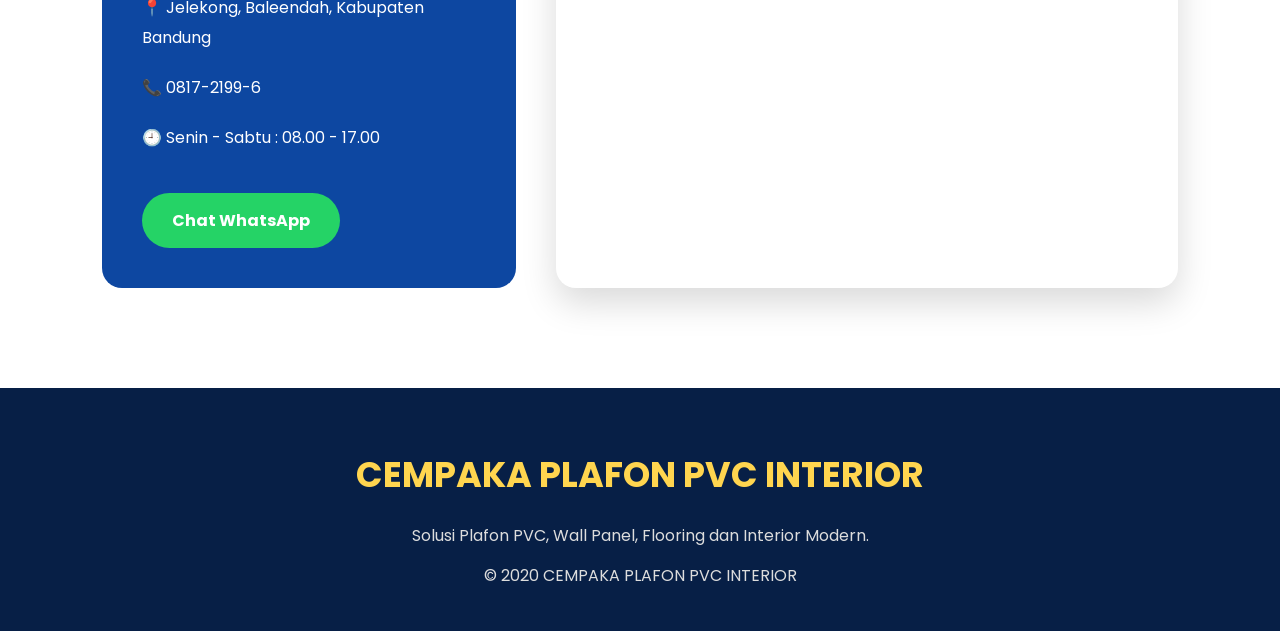
==== commit 46bf3de2: "Refactor index.html for improved structure and content Updated HTML structure and content for the CE" ====
--- a/index.html
+++ b/index.html
@@ -114,7 +114,7 @@
 
 <div class="box">
 
-<h1>8+</h1>
+<h1>5+</h1>
 
 <p>Tahun Pengalaman</p>
 
@@ -458,7 +458,7 @@
 
 <p>
 
-© 2025 CEMPAKA PLAFON PVC INTERIOR
+© 2020 CEMPAKA PLAFON PVC INTERIOR
 
 </p>
 
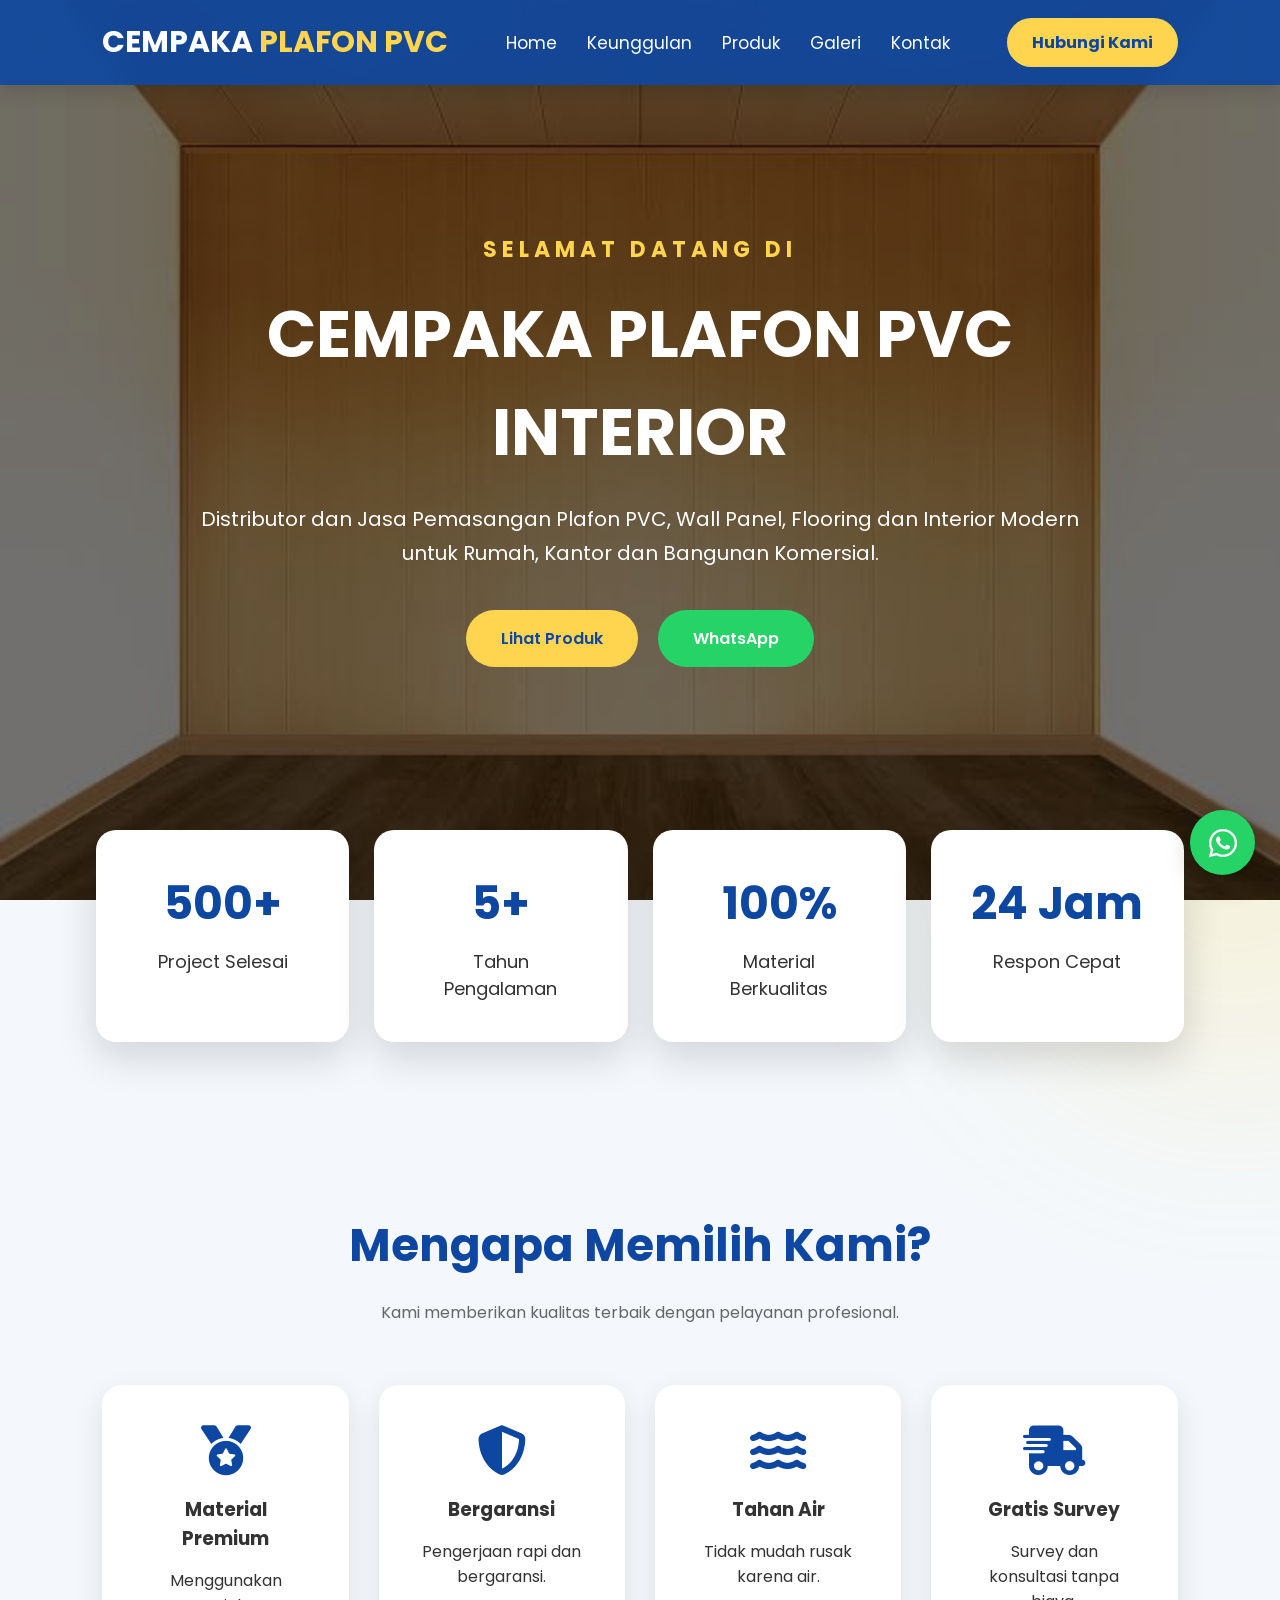
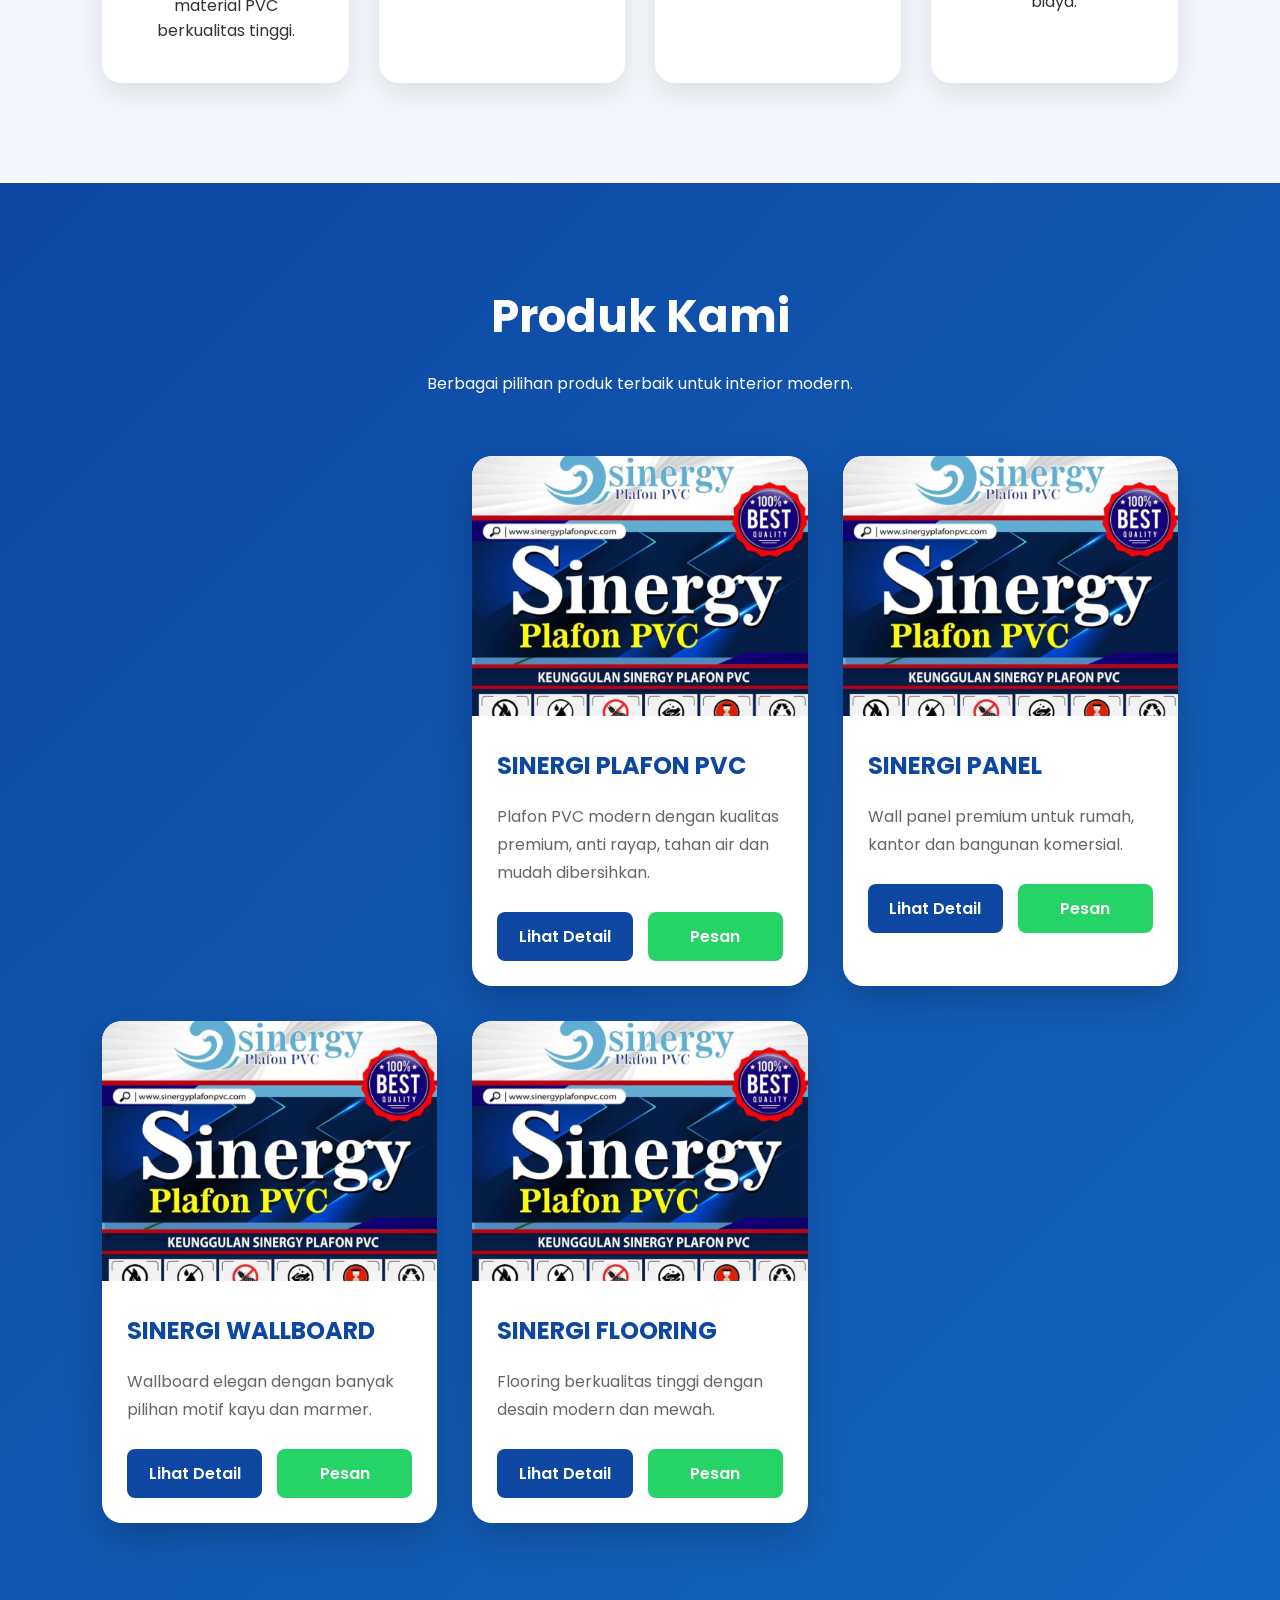
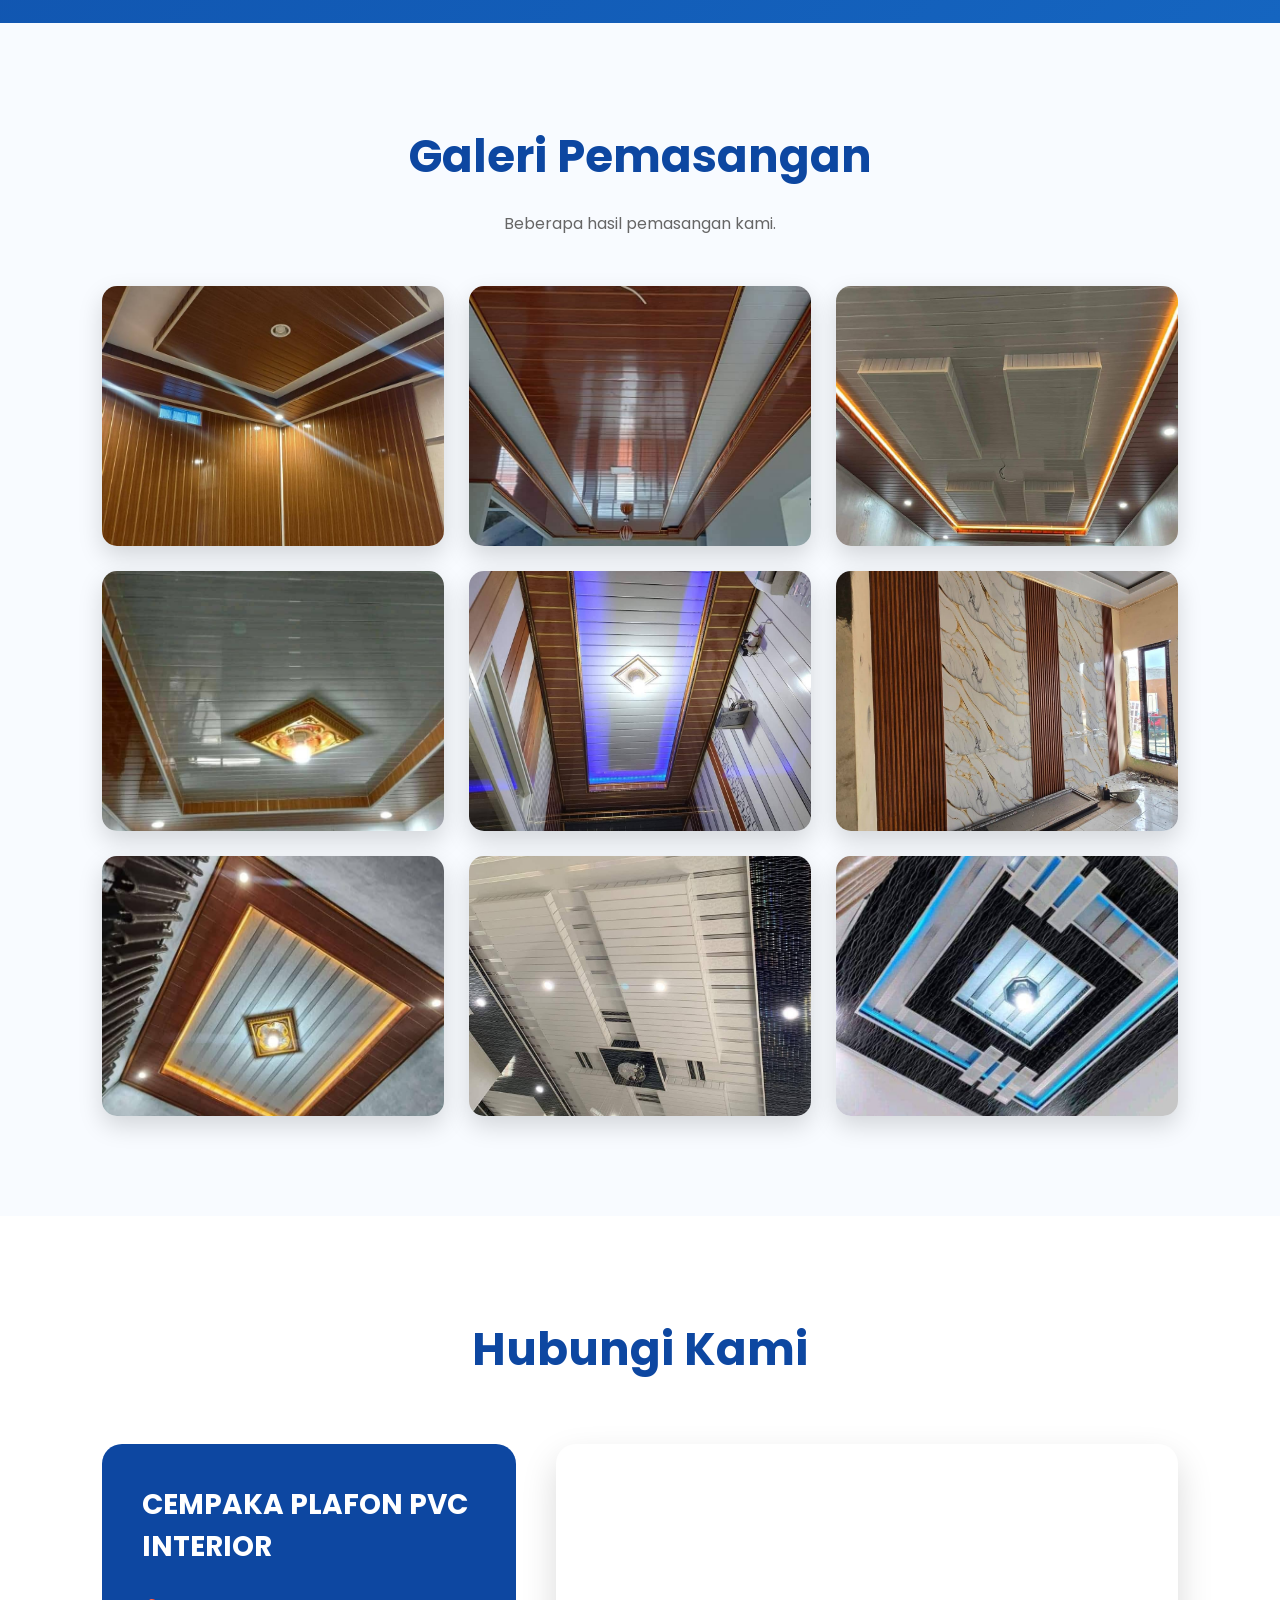
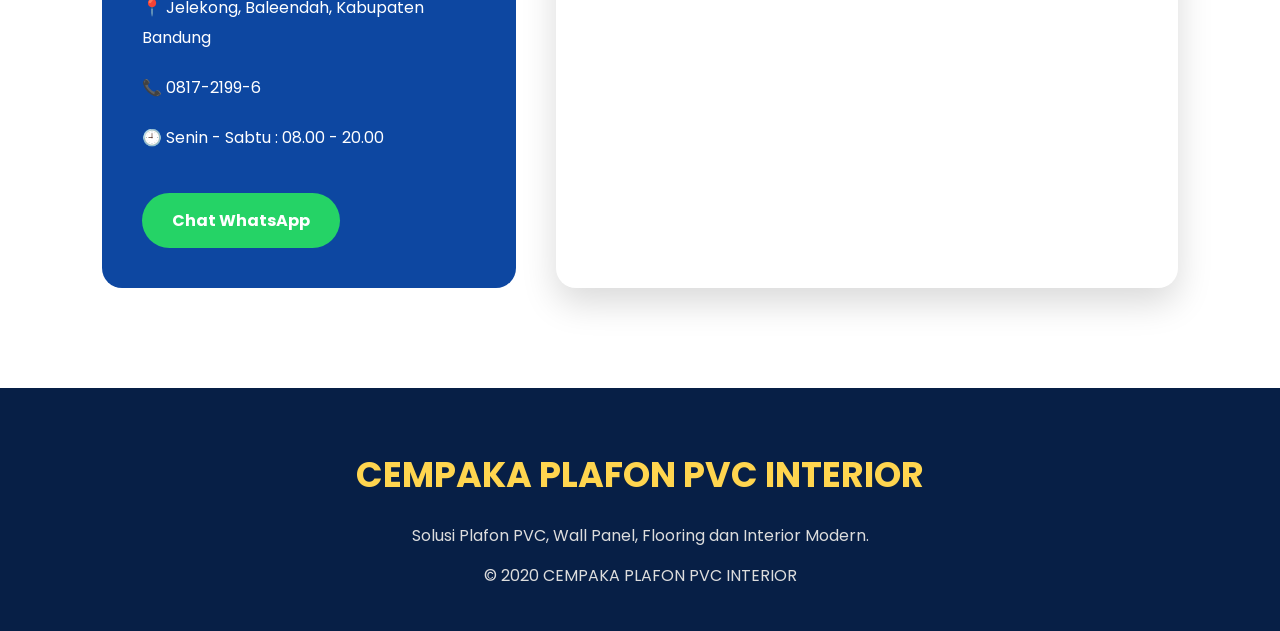
==== commit c1793ed6: "Update index.html" ====
--- a/index.html
+++ b/index.html
@@ -417,7 +417,7 @@
 
 <p>📞 0817-2199-6</p>
 
-<p>🕘 Senin - Sabtu : 08.00 - 17.00</p>
+<p>🕘 Senin - Sabtu : 08.00 - 20.00</p>
 
 <a href="https://wa.me/62817219996"
 class="wa"
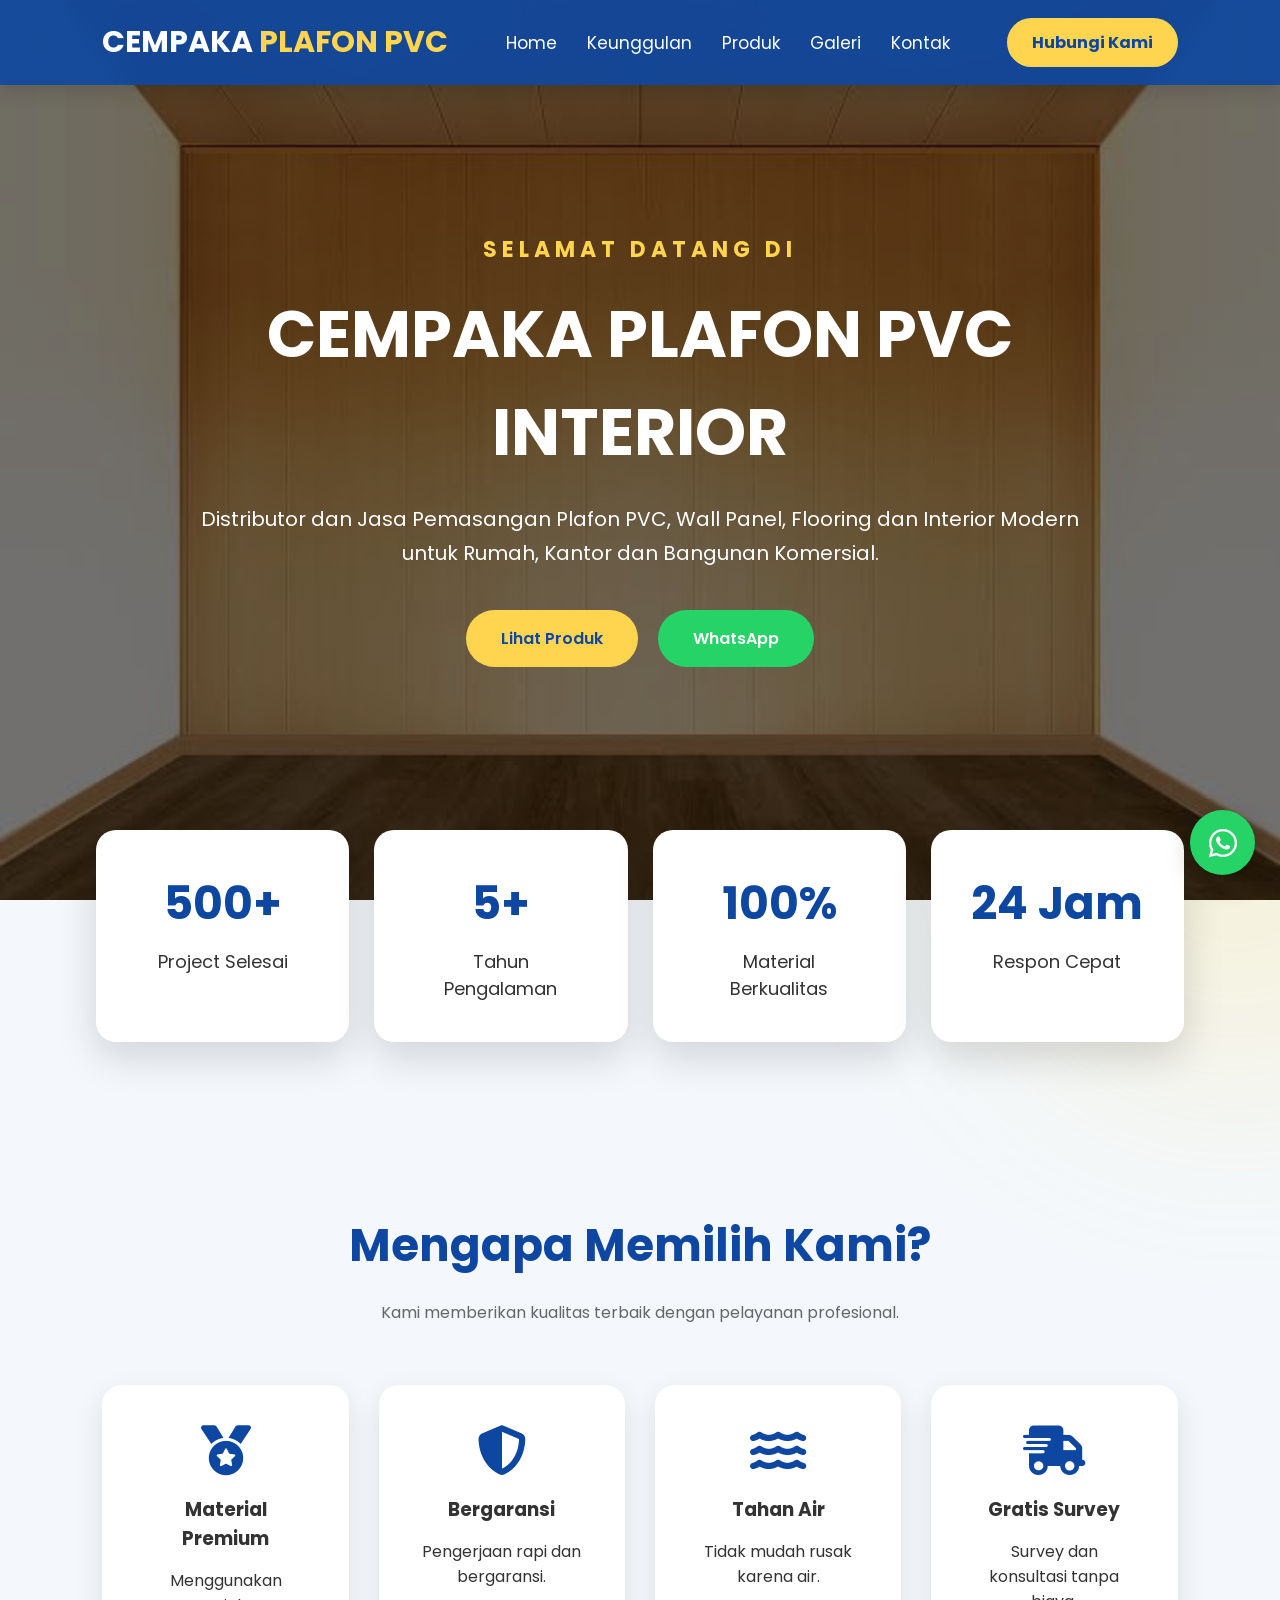
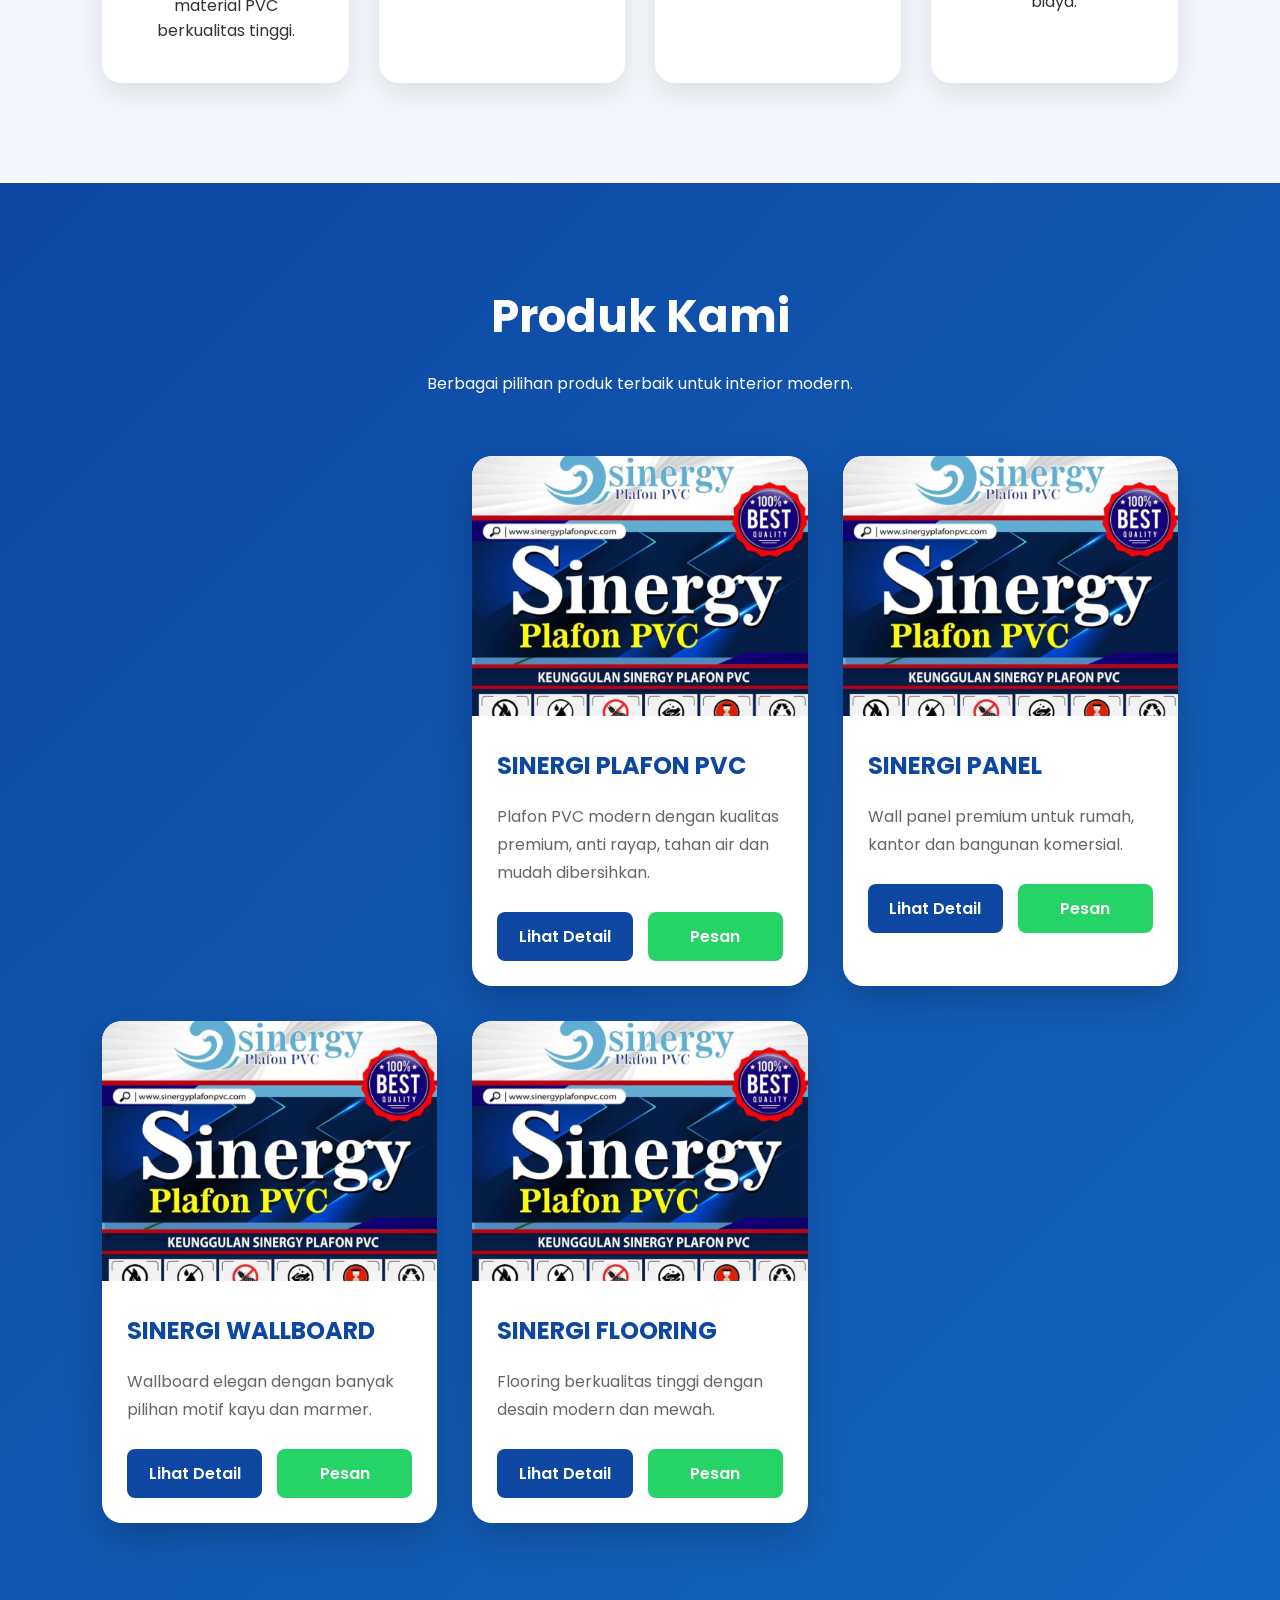
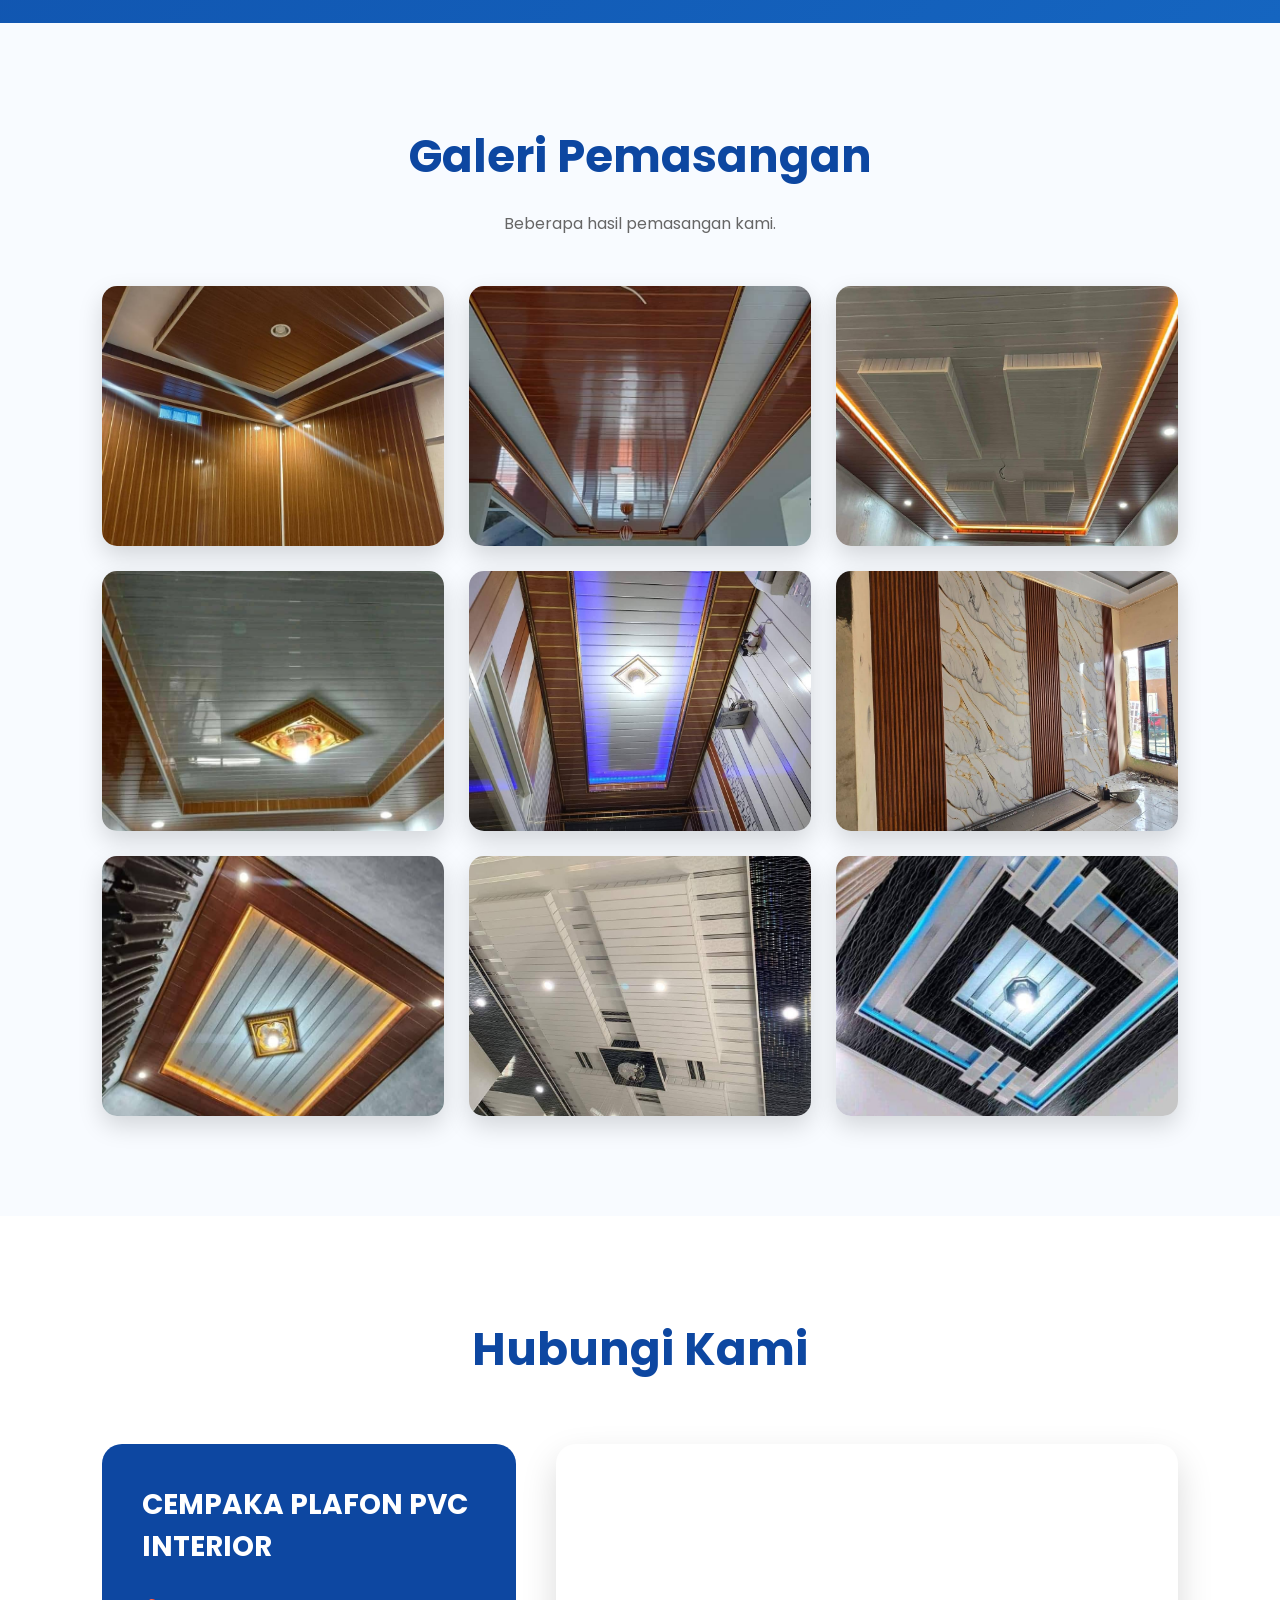
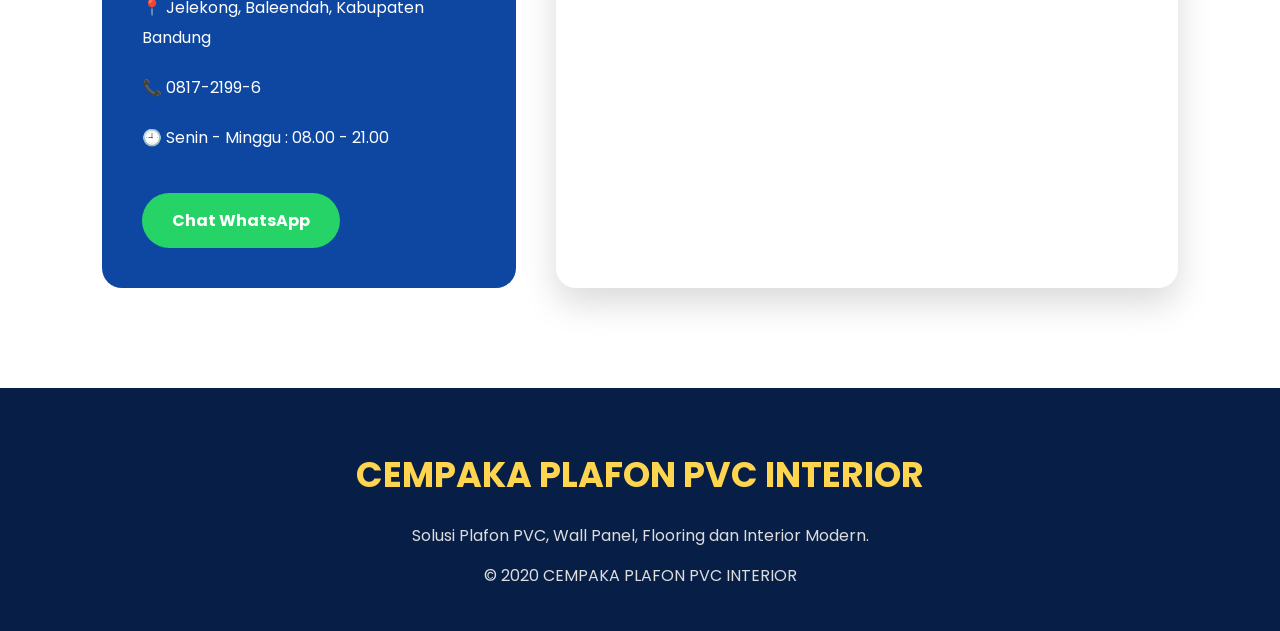
==== commit 710e0ebb: "Fix contact hours and HTML formatting Updated contact hours and fixed HTML formatting issues." ====
--- a/index.html
+++ b/index.html
@@ -260,7 +260,7 @@
 
 <div class="produk-card">
 
-    <img src="images/gambar.png" alt="SINERGI PANEL">
+    <img src="images/gambar.png" alt="SINERGI WALL PANEL">
 
     <div class="produk-info">
 
@@ -417,7 +417,7 @@
 
 <p>📞 0817-2199-6</p>
 
-<p>🕘 Senin - Sabtu : 08.00 - 20.00</p>
+<p>🕘 Senin - Minggu : 08.00 - 21.00</p>
 
 <a href="https://wa.me/62817219996"
 class="wa"
